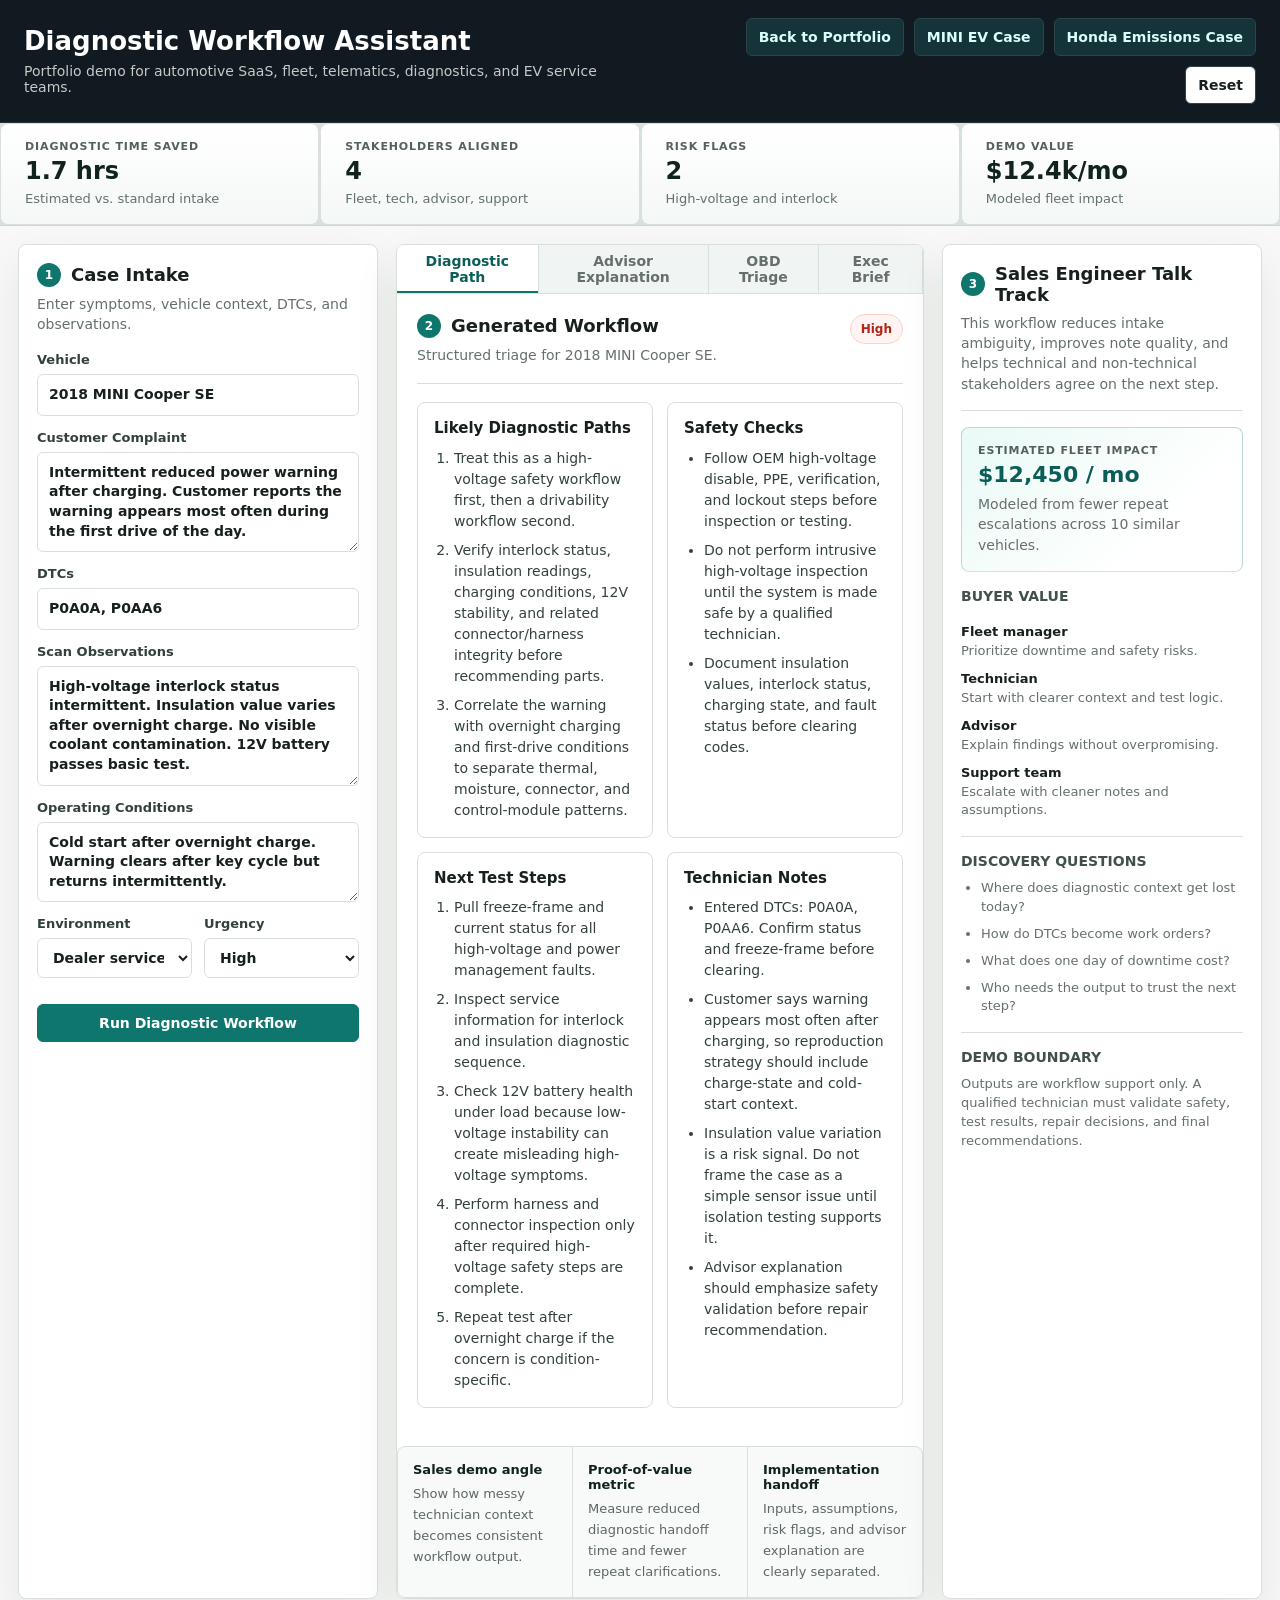
==== diagnostic-workflow-assistant/index.html @ fac1ed55 "Polish executive brief copy workflow" ====
<!doctype html>
<html lang="en">
  <head>
    <meta charset="utf-8">
    <meta name="viewport" content="width=device-width, initial-scale=1">
    <title>Diagnostic Workflow Assistant</title>
    <link rel="icon" href="data:image/svg+xml,%3Csvg xmlns='http://www.w3.org/2000/svg' viewBox='0 0 64 64'%3E%3Crect width='64' height='64' rx='10' fill='%230f766e'/%3E%3Cpath d='M18 33h28M32 19v28' stroke='white' stroke-width='6' stroke-linecap='round'/%3E%3C/svg%3E">
    <link rel="stylesheet" href="styles.css?v=demo-upgrade-20260617">
  </head>
  <body>
    <header class="topbar">
      <div>
        <h1>Diagnostic Workflow Assistant</h1>
        <p>Portfolio demo for automotive SaaS, fleet, telematics, diagnostics, and EV service teams.</p>
      </div>
      <div class="topbar-actions">
        <a class="home-link" href="../index.html" aria-label="Return to portfolio home">Back to Portfolio</a>
        <button id="loadMiniCase" class="secondary">MINI EV Case</button>
        <button id="loadHondaCase" class="secondary">Honda Emissions Case</button>
        <button id="resetForm">Reset</button>
      </div>
    </header>

    <section class="insight-strip" aria-label="Demo impact summary">
      <article>
        <span>Diagnostic time saved</span>
        <strong>1.7 hrs</strong>
        <small>Estimated vs. standard intake</small>
      </article>
      <article>
        <span>Stakeholders aligned</span>
        <strong>4</strong>
        <small>Fleet, tech, advisor, support</small>
      </article>
      <article>
        <span>Risk flags</span>
        <strong>2</strong>
        <small>High-voltage and interlock</small>
      </article>
      <article>
        <span>Demo value</span>
        <strong>$12.4k/mo</strong>
        <small>Modeled fleet impact</small>
      </article>
    </section>

    <main class="app-shell">
      <aside class="input-panel" aria-label="Diagnostic input">
        <section class="panel-header">
          <div class="section-title"><span>1</span><h2>Case Intake</h2></div>
          <p>Enter symptoms, vehicle context, DTCs, and observations.</p>
        </section>

        <form id="diagnosticForm">
          <label>
            Vehicle
            <input id="vehicle" name="vehicle" type="text" value="2018 MINI Cooper SE" autocomplete="off">
          </label>

          <label>
            Customer Complaint
            <textarea id="complaint" name="complaint" rows="4">Intermittent reduced power warning after charging. Customer reports the warning appears most often during the first drive of the day.</textarea>
          </label>

          <label>
            DTCs
            <input id="dtcs" name="dtcs" type="text" value="P0A0A, P0AA6" autocomplete="off">
          </label>

          <label>
            Scan Observations
            <textarea id="observations" name="observations" rows="5">High-voltage interlock status intermittent. Insulation value varies after overnight charge. No visible coolant contamination. 12V battery passes basic test.</textarea>
          </label>

          <label>
            Operating Conditions
            <textarea id="conditions" name="conditions" rows="3">Cold start after overnight charge. Warning clears after key cycle but returns intermittently.</textarea>
          </label>

          <div class="field-grid">
            <label>
              Environment
              <select id="environment" name="environment">
                <option>Dealer service</option>
                <option>Fleet maintenance</option>
                <option>Remote support</option>
                <option>Mobile service</option>
              </select>
            </label>

            <label>
              Urgency
              <select id="urgency" name="urgency">
                <option>Safety critical</option>
                <option selected>High</option>
                <option>Medium</option>
                <option>Low</option>
              </select>
            </label>
          </div>

          <button class="primary" type="submit">Run Diagnostic Workflow</button>
        </form>
      </aside>

      <section class="workspace" aria-label="Workflow results">
        <nav class="tabs" aria-label="Output tabs">
          <button class="tab active" data-tab="diagnostic">Diagnostic Path</button>
          <button class="tab" data-tab="advisor">Advisor Explanation</button>
          <button class="tab" data-tab="obd">OBD Triage</button>
          <button class="tab" data-tab="brief">Exec Brief</button>
        </nav>

        <section id="diagnostic" class="tab-panel active">
          <div class="result-header">
            <div>
              <div class="section-title"><span>2</span><h2>Generated Workflow</h2></div>
              <p id="caseSummary">Structured triage for 2018 MINI Cooper SE.</p>
            </div>
            <span id="riskPill" class="risk high">High</span>
          </div>

          <div class="result-grid">
            <article>
              <h3>Likely Diagnostic Paths</h3>
              <ol id="diagnosticPaths"></ol>
            </article>
            <article>
              <h3>Safety Checks</h3>
              <ul id="safetyChecks"></ul>
            </article>
            <article>
              <h3>Next Test Steps</h3>
              <ol id="testSteps"></ol>
            </article>
            <article>
              <h3>Technician Notes</h3>
              <ul id="technicianNotes"></ul>
            </article>
          </div>
        </section>

        <section id="advisor" class="tab-panel">
          <div class="advisor-layout">
            <article>
              <h2>Service-Advisor Explanation</h2>
              <p id="advisorExplanation"></p>
            </article>
            <article>
              <h3>Customer-Safe Next Step</h3>
              <p id="customerNextStep"></p>
            </article>
            <article>
              <h3>Assumptions To Confirm</h3>
              <ul id="assumptions"></ul>
            </article>
            <article>
              <h3>Objection Handling</h3>
              <p id="objectionHandling"></p>
            </article>
          </div>
        </section>

        <section id="obd" class="tab-panel">
          <div class="obd-grid">
            <article>
              <h2>Fault-Code Triage</h2>
              <p id="obdSummary"></p>
            </article>
            <article>
              <h3>Systems To Check</h3>
              <ul id="systemsToCheck"></ul>
            </article>
            <article>
              <h3>Questions Before Escalation</h3>
              <ul id="triageQuestions"></ul>
            </article>
            <article>
              <h3>Do Not Assume</h3>
              <ul id="doNotAssume"></ul>
            </article>
          </div>
        </section>

        <section id="brief" class="tab-panel">
          <div class="brief-layout">
            <article class="brief-card primary-brief">
              <h2>Executive Demo Brief</h2>
              <p id="execSummary"></p>
            </article>
            <article class="brief-card">
              <h3>Buyer Impact</h3>
              <p id="execImpact"></p>
            </article>
            <article class="brief-card">
              <h3>Live Demo Script</h3>
              <p id="execDemoScript"></p>
            </article>
            <article class="brief-card">
              <h3>Proof Plan</h3>
              <p id="execProofPlan"></p>
            </article>
          </div>
          <div class="brief-actions">
            <button id="copyBrief" type="button">Copy Executive Brief</button>
            <span id="copyStatus" class="copy-status" role="status" aria-live="polite"></span>
          </div>
          <label class="brief-copy-label" for="briefText">Copy-ready talk track</label>
          <textarea id="briefText" class="brief-copy-box" readonly aria-label="Copy-ready executive brief"></textarea>
        </section>

        <section class="proof-strip" aria-label="Supporting demo proof">
          <div>
            <strong>Sales demo angle</strong>
            <span>Show how messy technician context becomes consistent workflow output.</span>
          </div>
          <div>
            <strong>Proof-of-value metric</strong>
            <span>Measure reduced diagnostic handoff time and fewer repeat clarifications.</span>
          </div>
          <div>
            <strong>Implementation handoff</strong>
            <span>Inputs, assumptions, risk flags, and advisor explanation are clearly separated.</span>
          </div>
        </section>
      </section>

      <aside class="sales-panel" aria-label="Sales engineer value">
        <section>
          <div class="section-title"><span>3</span><h2>Sales Engineer Talk Track</h2></div>
          <p>This workflow reduces intake ambiguity, improves note quality, and helps technical and non-technical stakeholders agree on the next step.</p>
        </section>

        <section class="impact-card">
          <span>Estimated fleet impact</span>
          <strong>$12,450 / mo</strong>
          <p>Modeled from fewer repeat escalations across 10 similar vehicles.</p>
        </section>

        <section class="metric-list">
          <h3>Buyer Value</h3>
          <div>
            <strong>Fleet manager</strong>
            <span>Prioritize downtime and safety risks.</span>
          </div>
          <div>
            <strong>Technician</strong>
            <span>Start with clearer context and test logic.</span>
          </div>
          <div>
            <strong>Advisor</strong>
            <span>Explain findings without overpromising.</span>
          </div>
          <div>
            <strong>Support team</strong>
            <span>Escalate with cleaner notes and assumptions.</span>
          </div>
        </section>

        <section>
          <h3>Discovery Questions</h3>
          <ul class="compact-list">
            <li>Where does diagnostic context get lost today?</li>
            <li>How do DTCs become work orders?</li>
            <li>What does one day of downtime cost?</li>
            <li>Who needs the output to trust the next step?</li>
          </ul>
        </section>

        <section class="demo-note">
          <h3>Demo Boundary</h3>
          <p>Outputs are workflow support only. A qualified technician must validate safety, test results, repair decisions, and final recommendations.</p>
        </section>
      </aside>
    </main>

    <script src="app.js?v=exec-brief-copy-20260617"></script>
  </body>
</html>
---- diagnostic-workflow-assistant/styles.css ----
:root {
  --bg: #f7f8f7;
  --surface: #ffffff;
  --surface-strong: #f0f4f2;
  --text: #18201d;
  --muted: #65706b;
  --border: #d9e0dc;
  --accent: #0f766e;
  --accent-dark: #0b5e58;
  --amber: #b7791f;
  --red: #b42318;
  --green: #157347;
  --shadow: 0 18px 45px rgba(21, 32, 28, 0.08);
  --radius: 8px;
}

* {
  box-sizing: border-box;
}

body {
  margin: 0;
  background: var(--bg);
  color: var(--text);
  font-family: Inter, ui-sans-serif, system-ui, -apple-system, BlinkMacSystemFont, "Segoe UI", sans-serif;
  letter-spacing: 0;
}

button,
input,
textarea,
select {
  font: inherit;
}

a {
  color: inherit;
}

.topbar {
  min-height: 84px;
  display: flex;
  align-items: center;
  justify-content: space-between;
  gap: 24px;
  padding: 18px 24px;
  background: #111a20;
  border-bottom: 1px solid #24323a;
  color: #ffffff;
}

.topbar h1 {
  margin: 0;
  font-size: 26px;
  line-height: 1.1;
  font-weight: 760;
}

.topbar p {
  margin: 7px 0 0;
  color: #c2cbc7;
  font-size: 14px;
}

.topbar-actions {
  display: flex;
  gap: 10px;
  flex-wrap: wrap;
  justify-content: flex-end;
}

button {
  min-height: 38px;
  border: 1px solid var(--border);
  border-radius: 6px;
  padding: 8px 12px;
  color: var(--text);
  background: var(--surface);
  cursor: pointer;
  font-size: 14px;
  font-weight: 650;
}

.topbar-actions .home-link {
  min-height: 38px;
  display: inline-flex;
  align-items: center;
  justify-content: center;
  border: 1px solid #2e4449;
  border-radius: 6px;
  padding: 8px 12px;
  color: #d8fffa;
  background: #14343a;
  text-decoration: none !important;
  font-size: 14px;
  font-weight: 650;
  line-height: 1.2;
  white-space: nowrap;
}

.topbar-actions .home-link:hover {
  color: #ffffff;
  background: #1b474f;
  border-color: #3a6269;
}

.topbar-actions .home-link:focus-visible {
  outline: 3px solid rgba(15, 118, 110, 0.35);
  outline-offset: 1px;
}

button:hover {
  border-color: #b9c4bf;
  background: #f9fbfa;
}

button:focus-visible,
input:focus-visible,
textarea:focus-visible,
select:focus-visible {
  outline: 3px solid rgba(15, 118, 110, 0.2);
  outline-offset: 1px;
}

button.primary {
  width: 100%;
  margin-top: 12px;
  background: var(--accent);
  border-color: var(--accent);
  color: #ffffff;
}

button.primary:hover {
  background: var(--accent-dark);
}

button.secondary {
  color: var(--accent-dark);
}

.topbar button {
  border-color: #2e4449;
}

.topbar button.secondary {
  color: #d8fffa;
  background: #14343a;
}

.topbar button.secondary:hover {
  background: #1b474f;
}

.insight-strip {
  display: grid;
  grid-template-columns: repeat(4, minmax(160px, 1fr));
  gap: 1px;
  background: #d7e1dd;
  border-bottom: 1px solid #cbd7d2;
}

.insight-strip article {
  min-height: 92px;
  padding: 16px 24px;
  background: linear-gradient(180deg, #ffffff 0%, #f4f8f6 100%);
}

.insight-strip span,
.impact-card span {
  display: block;
  color: #53605b;
  font-size: 11px;
  font-weight: 800;
  letter-spacing: 0.08em;
  text-transform: uppercase;
}

.insight-strip strong {
  display: block;
  margin-top: 6px;
  color: #10231f;
  font-size: 24px;
  line-height: 1;
}

.insight-strip small {
  display: block;
  margin-top: 7px;
  color: #64716c;
  font-size: 13px;
  line-height: 1.35;
}

.section-title {
  display: flex;
  align-items: center;
  gap: 10px;
}

.section-title span {
  width: 24px;
  height: 24px;
  display: inline-flex;
  align-items: center;
  justify-content: center;
  flex: 0 0 auto;
  border-radius: 50%;
  background: #0f766e;
  color: #ffffff;
  font-size: 12px;
  font-weight: 850;
}

.section-title h2 {
  margin: 0;
}

.proof-strip {
  display: grid;
  grid-template-columns: repeat(3, minmax(0, 1fr));
  gap: 1px;
  margin-top: 18px;
  overflow: hidden;
  border: 1px solid var(--border);
  border-radius: var(--radius);
  background: var(--border);
}

.proof-strip div {
  padding: 15px;
  background: #f7faf8;
}

.proof-strip strong {
  display: block;
  margin-bottom: 6px;
  color: #10231f;
  font-size: 13px;
}

.proof-strip span {
  color: #5d6864;
  font-size: 13px;
  line-height: 1.45;
}

.impact-card {
  padding: 16px;
  border: 1px solid #bcd8d2;
  border-radius: var(--radius);
  background: linear-gradient(135deg, #e9faf6 0%, #ffffff 72%);
}

.impact-card strong {
  display: block;
  margin-top: 6px;
  color: #0b5e58;
  font-size: 22px;
  line-height: 1.1;
}

.impact-card p {
  margin: 8px 0 0;
  color: #53605b;
  font-size: 13px;
  line-height: 1.45;
}

.brief-layout {
  display: grid;
  grid-template-columns: repeat(3, minmax(0, 1fr));
  gap: 14px;
}

.brief-card {
  border: 1px solid var(--border);
  border-radius: var(--radius);
  padding: 18px;
  background: #ffffff;
}

.brief-card.primary-brief {
  grid-column: 1 / -1;
  background: linear-gradient(135deg, #0f2c2c 0%, #10231f 100%);
  color: #ffffff;
}

.brief-card h2,
.brief-card h3 {
  margin: 0 0 10px;
}

.brief-card p {
  margin: 0;
  color: #5d6864;
  font-size: 14px;
  line-height: 1.55;
}

.brief-card.primary-brief p {
  color: #d8fffa;
  font-size: 16px;
}

.brief-actions {
  display: flex;
  align-items: center;
  gap: 12px;
  margin-top: 16px;
}

.brief-actions button {
  background: var(--accent);
  border-color: var(--accent);
  color: #ffffff;
}

.copy-status {
  color: var(--muted);
  font-size: 13px;
}

.brief-copy-label {
  display: block;
  margin-top: 16px;
  color: #31413c;
  font-size: 12px;
  font-weight: 800;
  letter-spacing: 0.08em;
  text-transform: uppercase;
}

.brief-copy-box {
  width: 100%;
  min-height: 126px;
  margin-top: 12px;
  resize: vertical;
  border: 1px solid var(--border);
  border-radius: var(--radius);
  padding: 14px;
  background: #f7faf8;
  color: #25302c;
  font-size: 13px;
  line-height: 1.45;
}

.app-shell {
  display: grid;
  grid-template-columns: minmax(280px, 360px) minmax(460px, 1fr) minmax(260px, 320px);
  gap: 18px;
  padding: 18px;
  min-height: calc(100vh - 84px);
}

.input-panel,
.workspace,
.sales-panel {
  background: var(--surface);
  border: 1px solid var(--border);
  border-radius: var(--radius);
  box-shadow: var(--shadow);
}

.input-panel,
.sales-panel {
  padding: 18px;
}

.panel-header h2,
.sales-panel h2,
.result-header h2,
.advisor-layout h2,
.obd-grid h2 {
  margin: 0;
  font-size: 18px;
  line-height: 1.2;
}

.panel-header p,
.sales-panel p,
.result-header p {
  margin: 7px 0 0;
  color: var(--muted);
  font-size: 14px;
  line-height: 1.45;
}

form {
  margin-top: 18px;
  display: grid;
  gap: 14px;
}

label {
  display: grid;
  gap: 7px;
  color: #33413b;
  font-size: 13px;
  font-weight: 720;
}

input,
textarea,
select {
  width: 100%;
  border: 1px solid var(--border);
  border-radius: 6px;
  background: #ffffff;
  color: var(--text);
  padding: 10px 11px;
  font-size: 14px;
  line-height: 1.4;
}

textarea {
  resize: vertical;
}

.field-grid {
  display: grid;
  grid-template-columns: 1fr 1fr;
  gap: 12px;
}

.workspace {
  overflow: hidden;
}

.tabs {
  display: flex;
  border-bottom: 1px solid var(--border);
  background: var(--surface-strong);
}

.tab {
  border: 0;
  border-right: 1px solid var(--border);
  border-radius: 0;
  background: transparent;
  min-height: 48px;
  padding: 0 18px;
  color: var(--muted);
}

.tab.active {
  background: var(--surface);
  color: var(--accent-dark);
  box-shadow: inset 0 -2px 0 var(--accent);
}

.tab-panel {
  display: none;
  padding: 20px;
}

.tab-panel.active {
  display: block;
}

.result-header {
  display: flex;
  justify-content: space-between;
  align-items: flex-start;
  gap: 16px;
  padding-bottom: 18px;
  border-bottom: 1px solid var(--border);
}

.risk {
  display: inline-flex;
  align-items: center;
  min-height: 30px;
  padding: 5px 10px;
  border-radius: 999px;
  font-size: 12px;
  font-weight: 800;
  border: 1px solid;
  white-space: nowrap;
}

.risk.high,
.risk.safety-critical {
  color: var(--red);
  background: #fff4f2;
  border-color: #ffd0ca;
}

.risk.medium {
  color: var(--amber);
  background: #fff8e8;
  border-color: #f2dca2;
}

.risk.low {
  color: var(--green);
  background: #edf8f1;
  border-color: #c6e6d1;
}

.result-grid,
.advisor-layout,
.obd-grid {
  display: grid;
  grid-template-columns: repeat(2, minmax(0, 1fr));
  gap: 14px;
  margin-top: 18px;
}

article {
  border: 1px solid var(--border);
  border-radius: var(--radius);
  padding: 16px;
  background: #ffffff;
}

article h3 {
  margin: 0 0 10px;
  font-size: 15px;
  line-height: 1.25;
}

article p,
li {
  color: #33413b;
  font-size: 14px;
  line-height: 1.5;
}

ol,
ul {
  margin: 0;
  padding-left: 20px;
}

li + li {
  margin-top: 8px;
}

.sales-panel {
  display: grid;
  align-content: start;
  gap: 16px;
}

.sales-panel section {
  padding-bottom: 16px;
  border-bottom: 1px solid var(--border);
}

.sales-panel section:last-child {
  padding-bottom: 0;
  border-bottom: 0;
}

.sales-panel h3 {
  margin: 0 0 10px;
  font-size: 14px;
  text-transform: uppercase;
  color: #42504a;
}

.metric-list {
  display: grid;
  gap: 10px;
}

.metric-list div {
  display: grid;
  gap: 3px;
}

.metric-list strong {
  font-size: 13px;
}

.metric-list span,
.compact-list li,
.demo-note p {
  color: var(--muted);
  font-size: 13px;
  line-height: 1.45;
}

@media (max-width: 1180px) {
  .app-shell {
    grid-template-columns: 330px minmax(0, 1fr);
  }

  .sales-panel {
    grid-column: 1 / -1;
    grid-template-columns: repeat(4, minmax(0, 1fr));
  }

  .sales-panel section {
    border-bottom: 0;
    border-right: 1px solid var(--border);
    padding-right: 14px;
    padding-bottom: 0;
  }

  .sales-panel section:last-child {
    border-right: 0;
  }
}

@media (max-width: 820px) {
  .topbar {
    align-items: flex-start;
    flex-direction: column;
  }

  .topbar-actions {
    width: 100%;
    justify-content: flex-start;
  }

  .app-shell {
    grid-template-columns: 1fr;
    padding: 12px;
  }

  .field-grid,
  .result-grid,
  .advisor-layout,
  .obd-grid,
  .brief-layout,
  .sales-panel {
    grid-template-columns: 1fr;
  }

  .tabs {
    overflow-x: auto;
  }

  .tab {
    flex: 0 0 auto;
  }

  .sales-panel section {
    border-right: 0;
    border-bottom: 1px solid var(--border);
    padding-right: 0;
    padding-bottom: 16px;
  }
}

@media (max-width: 1180px) {
  .insight-strip {
    grid-template-columns: repeat(2, minmax(0, 1fr));
  }
}

@media (max-width: 820px) {
  .insight-strip,
  .proof-strip {
    grid-template-columns: 1fr;
  }

  .insight-strip article {
    min-height: auto;
    padding: 14px 18px;
  }
}
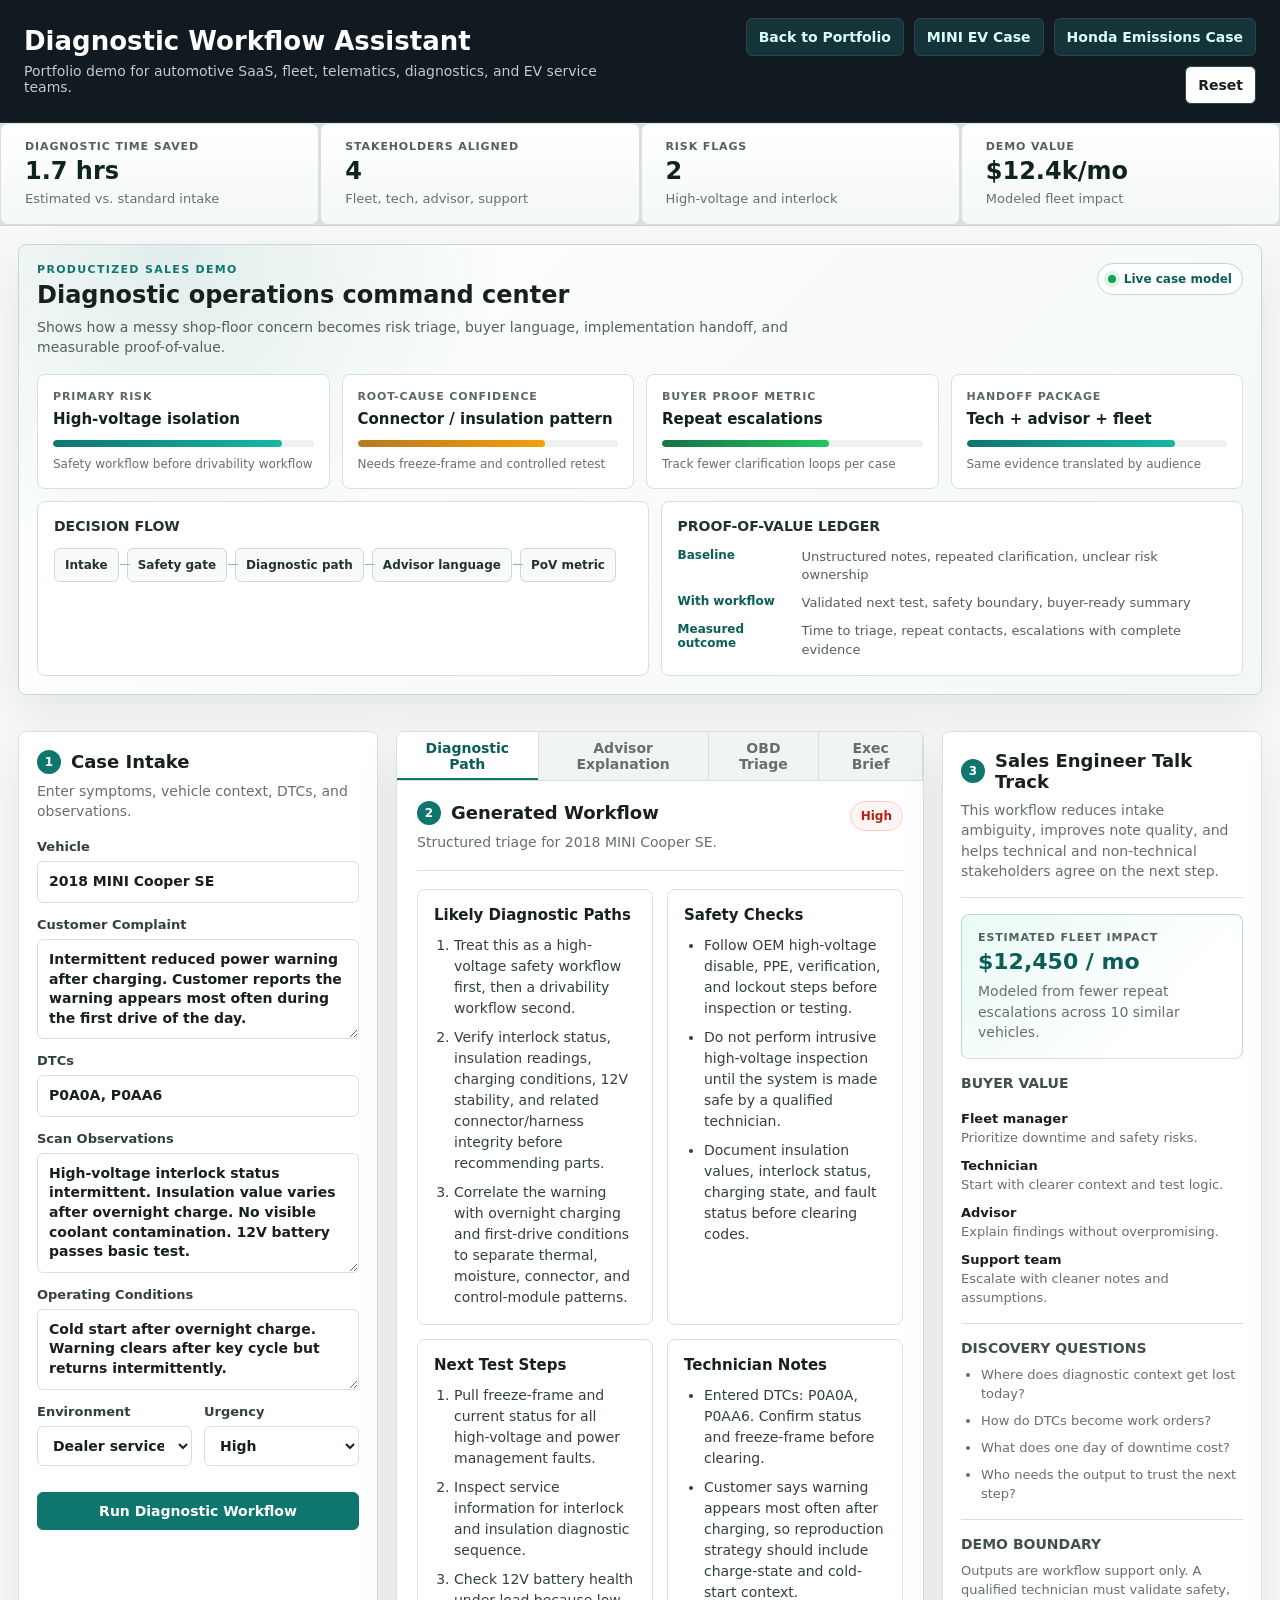
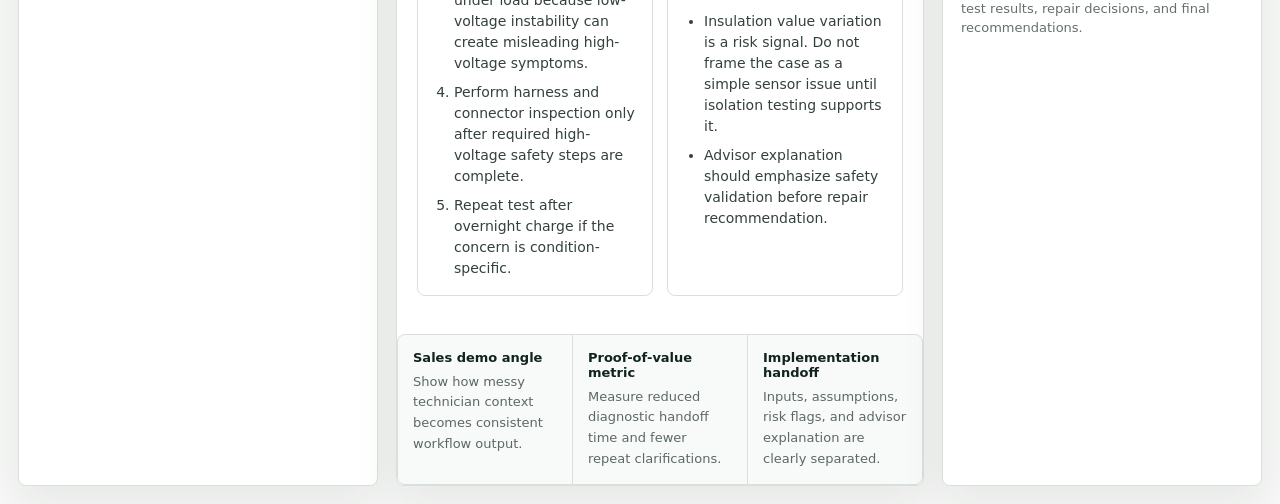
==== commit 56208368: "Add product command centers to portfolio demos" ====
--- a/diagnostic-workflow-assistant/index.html
+++ b/diagnostic-workflow-assistant/index.html
@@ -44,6 +44,65 @@
       </article>
     </section>
 
+    <section class="command-center" aria-label="Sales engineer command center">
+      <div class="command-header">
+        <div>
+          <span class="eyebrow">Productized sales demo</span>
+          <h2>Diagnostic operations command center</h2>
+          <p>Shows how a messy shop-floor concern becomes risk triage, buyer language, implementation handoff, and measurable proof-of-value.</p>
+        </div>
+        <div class="live-badge"><span></span> Live case model</div>
+      </div>
+
+      <div class="command-grid">
+        <article class="signal-tile">
+          <span>Primary risk</span>
+          <strong>High-voltage isolation</strong>
+          <div class="signal-meter"><i style="width: 88%"></i></div>
+          <small>Safety workflow before drivability workflow</small>
+        </article>
+        <article class="signal-tile">
+          <span>Root-cause confidence</span>
+          <strong>Connector / insulation pattern</strong>
+          <div class="signal-meter amber"><i style="width: 72%"></i></div>
+          <small>Needs freeze-frame and controlled retest</small>
+        </article>
+        <article class="signal-tile">
+          <span>Buyer proof metric</span>
+          <strong>Repeat escalations</strong>
+          <div class="signal-meter green"><i style="width: 64%"></i></div>
+          <small>Track fewer clarification loops per case</small>
+        </article>
+        <article class="signal-tile">
+          <span>Handoff package</span>
+          <strong>Tech + advisor + fleet</strong>
+          <div class="signal-meter"><i style="width: 80%"></i></div>
+          <small>Same evidence translated by audience</small>
+        </article>
+      </div>
+
+      <div class="demo-intelligence">
+        <article class="workflow-map">
+          <h3>Decision Flow</h3>
+          <div class="flow-rail">
+            <span>Intake</span>
+            <span>Safety gate</span>
+            <span>Diagnostic path</span>
+            <span>Advisor language</span>
+            <span>PoV metric</span>
+          </div>
+        </article>
+        <article class="proof-ledger">
+          <h3>Proof-of-Value Ledger</h3>
+          <dl>
+            <div><dt>Baseline</dt><dd>Unstructured notes, repeated clarification, unclear risk ownership</dd></div>
+            <div><dt>With workflow</dt><dd>Validated next test, safety boundary, buyer-ready summary</dd></div>
+            <div><dt>Measured outcome</dt><dd>Time to triage, repeat contacts, escalations with complete evidence</dd></div>
+          </dl>
+        </article>
+      </div>
+    </section>
+
     <main class="app-shell">
       <aside class="input-panel" aria-label="Diagnostic input">
         <section class="panel-header">
--- a/diagnostic-workflow-assistant/styles.css
+++ b/diagnostic-workflow-assistant/styles.css
@@ -191,6 +191,208 @@
   line-height: 1.35;
 }
 
+.command-center {
+  margin: 18px;
+  padding: 18px;
+  border: 1px solid #cad8d3;
+  border-radius: var(--radius);
+  background:
+    radial-gradient(circle at 12% 0%, rgba(15, 118, 110, 0.12), transparent 28%),
+    linear-gradient(135deg, #ffffff 0%, #f3f8f6 100%);
+  box-shadow: var(--shadow);
+}
+
+.command-header {
+  display: flex;
+  align-items: flex-start;
+  justify-content: space-between;
+  gap: 18px;
+  margin-bottom: 16px;
+}
+
+.eyebrow {
+  display: block;
+  margin-bottom: 6px;
+  color: #0f766e;
+  font-size: 11px;
+  font-weight: 850;
+  letter-spacing: 0.12em;
+  text-transform: uppercase;
+}
+
+.command-header h2 {
+  margin: 0;
+  font-size: 24px;
+  line-height: 1.15;
+}
+
+.command-header p {
+  max-width: 780px;
+  margin: 8px 0 0;
+  color: #53605b;
+  font-size: 14px;
+  line-height: 1.45;
+}
+
+.live-badge {
+  min-height: 32px;
+  display: inline-flex;
+  align-items: center;
+  gap: 8px;
+  flex: 0 0 auto;
+  border: 1px solid #bcd8d2;
+  border-radius: 999px;
+  padding: 6px 10px;
+  background: #ffffff;
+  color: #0b5e58;
+  font-size: 12px;
+  font-weight: 800;
+}
+
+.live-badge span {
+  width: 8px;
+  height: 8px;
+  border-radius: 50%;
+  background: #16a34a;
+  box-shadow: 0 0 0 4px rgba(22, 163, 74, 0.14);
+}
+
+.command-grid {
+  display: grid;
+  grid-template-columns: repeat(4, minmax(0, 1fr));
+  gap: 12px;
+}
+
+.signal-tile {
+  padding: 15px;
+  background: #ffffff;
+}
+
+.signal-tile span {
+  display: block;
+  color: #5b6863;
+  font-size: 11px;
+  font-weight: 850;
+  letter-spacing: 0.08em;
+  text-transform: uppercase;
+}
+
+.signal-tile strong {
+  display: block;
+  margin-top: 7px;
+  color: #13221e;
+  font-size: 15px;
+  line-height: 1.25;
+}
+
+.signal-tile small {
+  display: block;
+  margin-top: 9px;
+  color: #65706b;
+  font-size: 12px;
+  line-height: 1.4;
+}
+
+.signal-meter {
+  height: 7px;
+  margin-top: 12px;
+  overflow: hidden;
+  border-radius: 999px;
+  background: #edf2f0;
+}
+
+.signal-meter i {
+  display: block;
+  height: 100%;
+  border-radius: inherit;
+  background: linear-gradient(90deg, #0f766e, #14b8a6);
+}
+
+.signal-meter.amber i {
+  background: linear-gradient(90deg, #b7791f, #f59e0b);
+}
+
+.signal-meter.green i {
+  background: linear-gradient(90deg, #157347, #22c55e);
+}
+
+.demo-intelligence {
+  display: grid;
+  grid-template-columns: minmax(0, 1.05fr) minmax(0, 1fr);
+  gap: 12px;
+  margin-top: 12px;
+}
+
+.workflow-map,
+.proof-ledger {
+  padding: 16px;
+  background: #ffffff;
+}
+
+.workflow-map h3,
+.proof-ledger h3 {
+  margin: 0 0 12px;
+  color: #24332e;
+  font-size: 14px;
+  text-transform: uppercase;
+}
+
+.flow-rail {
+  display: flex;
+  align-items: center;
+  gap: 8px;
+  overflow-x: auto;
+  padding-bottom: 2px;
+}
+
+.flow-rail span {
+  min-height: 34px;
+  display: inline-flex;
+  align-items: center;
+  flex: 0 0 auto;
+  border: 1px solid #cddbd6;
+  border-radius: 6px;
+  padding: 7px 10px;
+  background: #f7faf8;
+  color: #23332e;
+  font-size: 12px;
+  font-weight: 750;
+}
+
+.flow-rail span + span::before {
+  content: "";
+  width: 10px;
+  height: 1px;
+  margin-left: -18px;
+  margin-right: 8px;
+  background: #9eb0aa;
+}
+
+.proof-ledger dl {
+  display: grid;
+  gap: 10px;
+  margin: 0;
+}
+
+.proof-ledger div {
+  display: grid;
+  grid-template-columns: 112px 1fr;
+  gap: 12px;
+}
+
+.proof-ledger dt {
+  color: #0b5e58;
+  font-size: 12px;
+  font-weight: 850;
+}
+
+.proof-ledger dd {
+  margin: 0;
+  color: #53605b;
+  font-size: 13px;
+  line-height: 1.4;
+}
+
 .section-title {
   display: flex;
   align-items: center;
@@ -582,6 +784,14 @@
 }
 
 @media (max-width: 1180px) {
+  .command-grid {
+    grid-template-columns: repeat(2, minmax(0, 1fr));
+  }
+
+  .demo-intelligence {
+    grid-template-columns: 1fr;
+  }
+
   .app-shell {
     grid-template-columns: 330px minmax(0, 1fr);
   }
@@ -604,6 +814,24 @@
 }
 
 @media (max-width: 820px) {
+  .command-center {
+    margin: 12px;
+    padding: 14px;
+  }
+
+  .command-header {
+    flex-direction: column;
+  }
+
+  .command-header h2 {
+    font-size: 20px;
+  }
+
+  .command-grid,
+  .proof-ledger div {
+    grid-template-columns: 1fr;
+  }
+
   .topbar {
     align-items: flex-start;
     flex-direction: column;
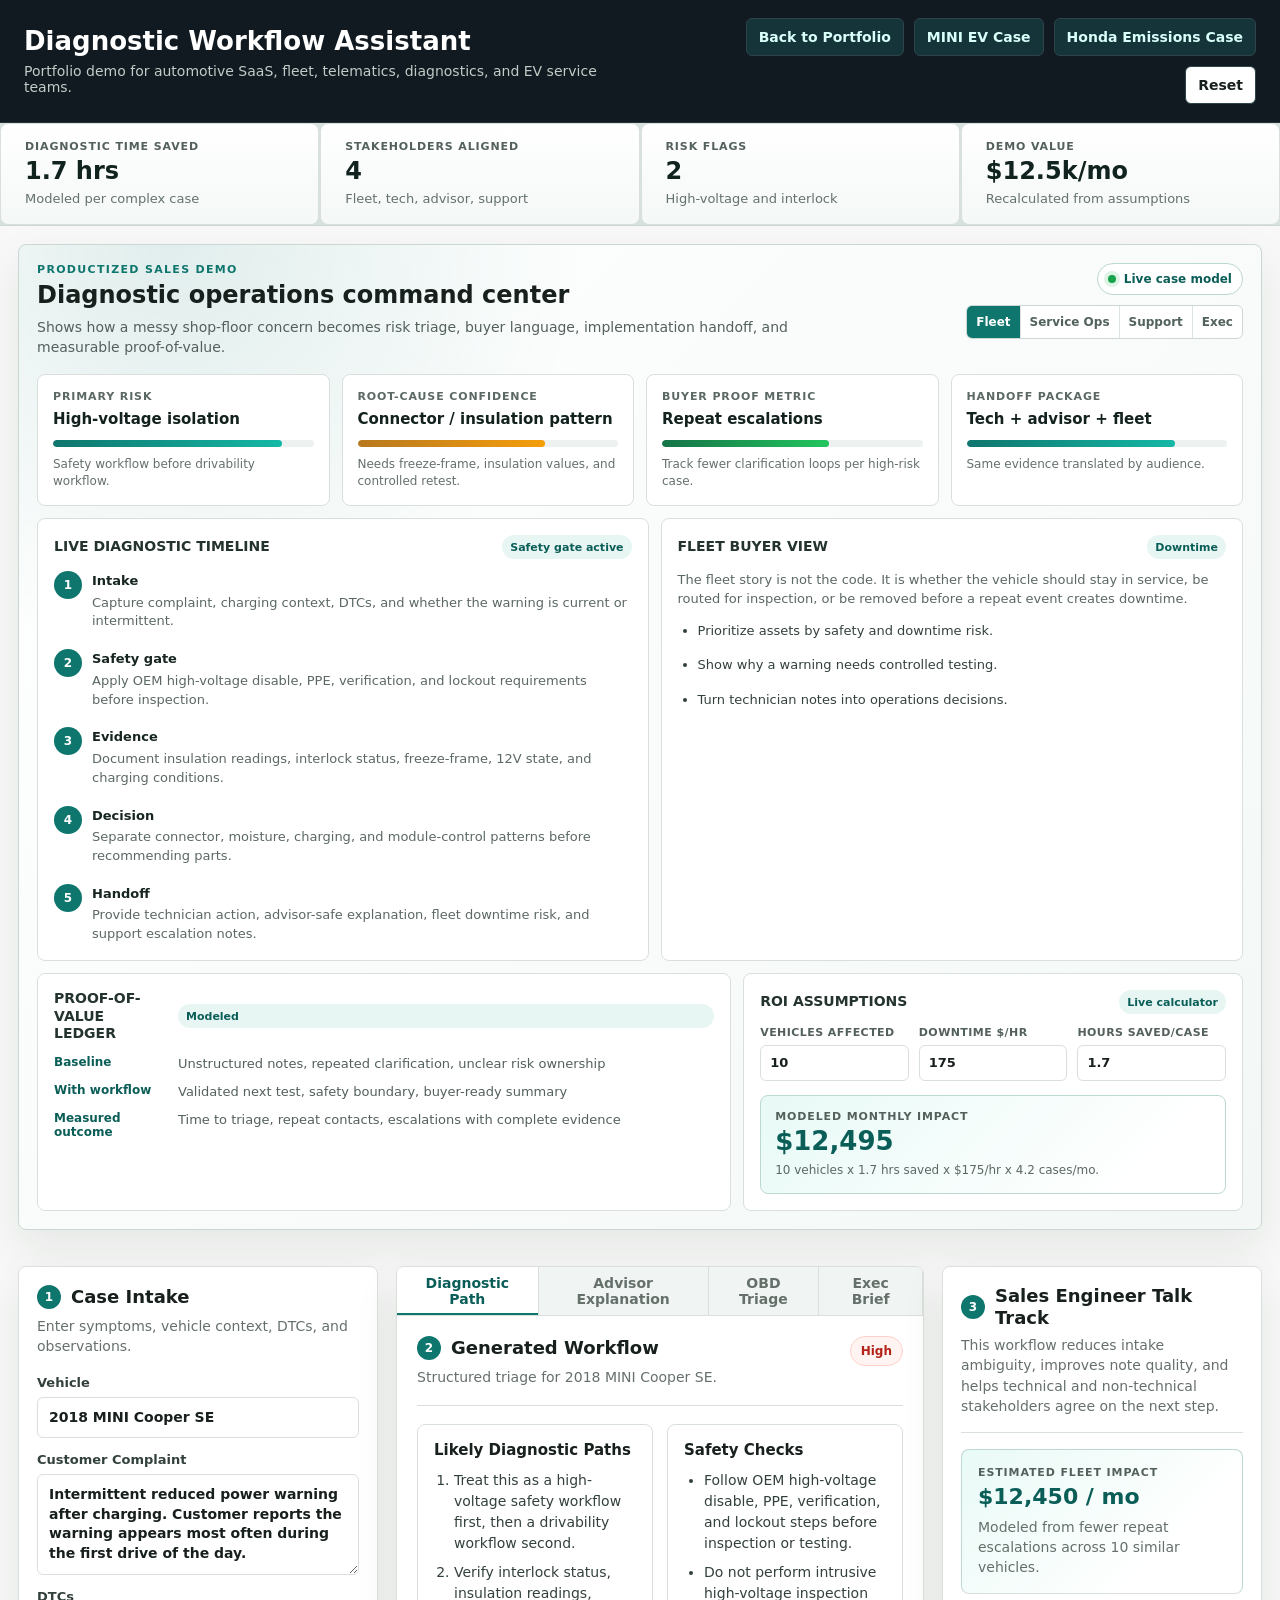
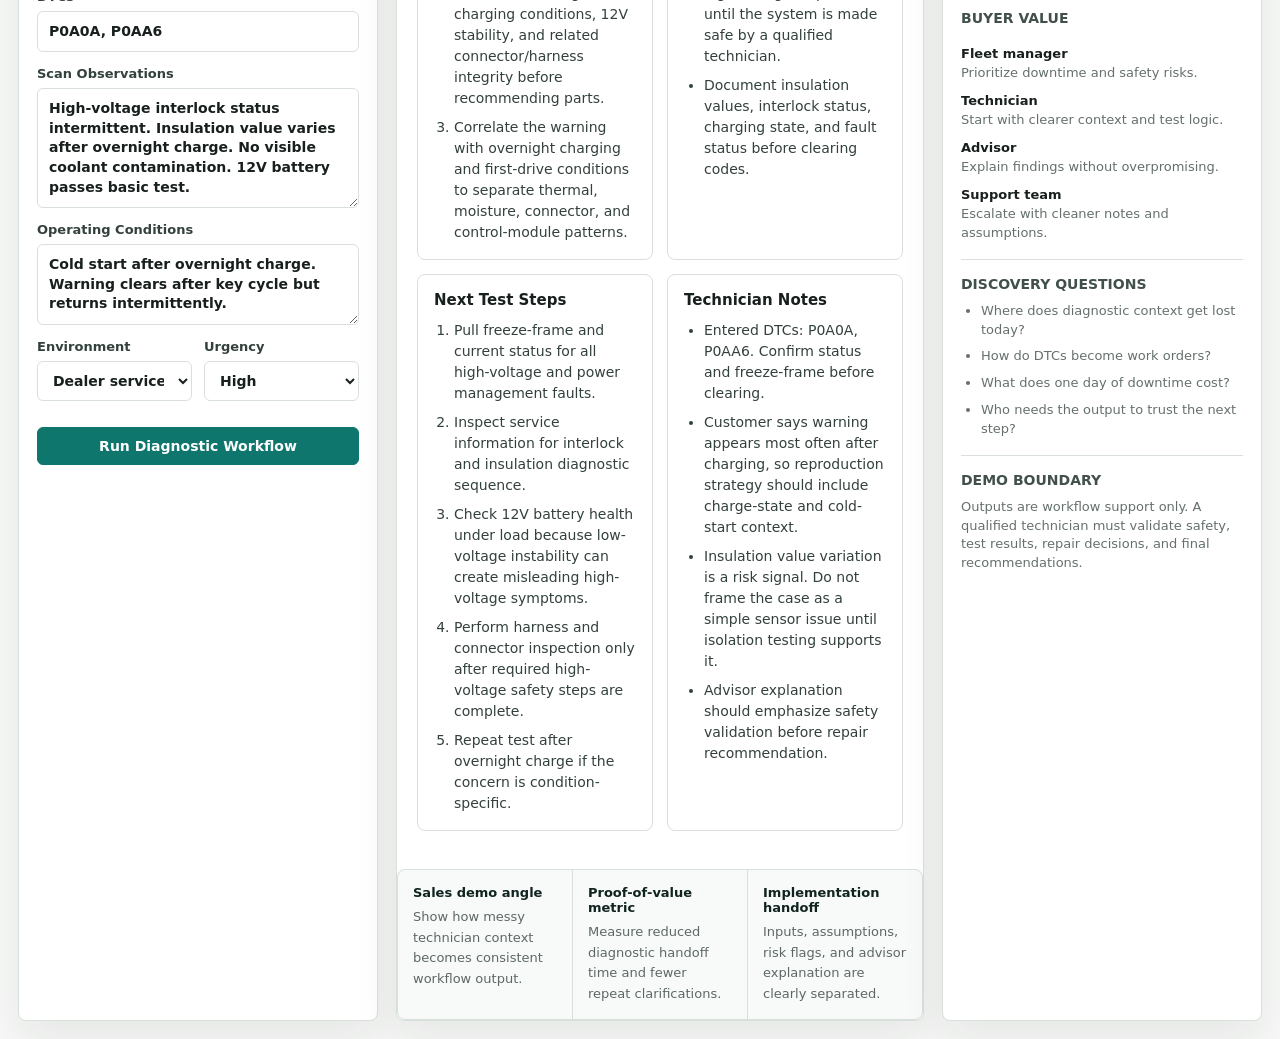
==== commit 31bc1c18: "Make diagnostic demo interactive" ====
--- a/diagnostic-workflow-assistant/index.html
+++ b/diagnostic-workflow-assistant/index.html
@@ -5,7 +5,7 @@
     <meta name="viewport" content="width=device-width, initial-scale=1">
     <title>Diagnostic Workflow Assistant</title>
     <link rel="icon" href="data:image/svg+xml,%3Csvg xmlns='http://www.w3.org/2000/svg' viewBox='0 0 64 64'%3E%3Crect width='64' height='64' rx='10' fill='%230f766e'/%3E%3Cpath d='M18 33h28M32 19v28' stroke='white' stroke-width='6' stroke-linecap='round'/%3E%3C/svg%3E">
-    <link rel="stylesheet" href="styles.css?v=demo-upgrade-20260617">
+    <link rel="stylesheet" href="styles.css?v=interactive-demo-20260617">
   </head>
   <body>
     <header class="topbar">
@@ -24,23 +24,23 @@
     <section class="insight-strip" aria-label="Demo impact summary">
       <article>
         <span>Diagnostic time saved</span>
-        <strong>1.7 hrs</strong>
-        <small>Estimated vs. standard intake</small>
+        <strong id="topTimeSaved">1.7 hrs</strong>
+        <small id="topTimeNote">Estimated vs. standard intake</small>
       </article>
       <article>
         <span>Stakeholders aligned</span>
-        <strong>4</strong>
-        <small>Fleet, tech, advisor, support</small>
+        <strong id="topStakeholders">4</strong>
+        <small id="topStakeholderNote">Fleet, tech, advisor, support</small>
       </article>
       <article>
         <span>Risk flags</span>
-        <strong>2</strong>
-        <small>High-voltage and interlock</small>
+        <strong id="topRiskFlags">2</strong>
+        <small id="topRiskNote">High-voltage and interlock</small>
       </article>
       <article>
         <span>Demo value</span>
-        <strong>$12.4k/mo</strong>
-        <small>Modeled fleet impact</small>
+        <strong id="topDemoValue">$12.4k/mo</strong>
+        <small id="topDemoNote">Modeled fleet impact</small>
       </article>
     </section>
 
@@ -51,54 +51,89 @@
           <h2>Diagnostic operations command center</h2>
           <p>Shows how a messy shop-floor concern becomes risk triage, buyer language, implementation handoff, and measurable proof-of-value.</p>
         </div>
-        <div class="live-badge"><span></span> Live case model</div>
+        <div class="command-actions">
+          <div class="live-badge"><span></span> Live case model</div>
+          <div class="persona-switcher" aria-label="Buyer persona">
+            <button class="persona active" type="button" data-persona="fleet">Fleet</button>
+            <button class="persona" type="button" data-persona="service">Service Ops</button>
+            <button class="persona" type="button" data-persona="support">Support</button>
+            <button class="persona" type="button" data-persona="exec">Exec</button>
+          </div>
+        </div>
       </div>
 
       <div class="command-grid">
         <article class="signal-tile">
-          <span>Primary risk</span>
-          <strong>High-voltage isolation</strong>
-          <div class="signal-meter"><i style="width: 88%"></i></div>
-          <small>Safety workflow before drivability workflow</small>
+          <span id="primaryRiskLabel">Primary risk</span>
+          <strong id="primaryRiskValue">High-voltage isolation</strong>
+          <div class="signal-meter"><i id="primaryRiskMeter" style="width: 88%"></i></div>
+          <small id="primaryRiskNote">Safety workflow before drivability workflow</small>
         </article>
         <article class="signal-tile">
-          <span>Root-cause confidence</span>
-          <strong>Connector / insulation pattern</strong>
-          <div class="signal-meter amber"><i style="width: 72%"></i></div>
-          <small>Needs freeze-frame and controlled retest</small>
+          <span id="confidenceLabel">Root-cause confidence</span>
+          <strong id="confidenceValue">Connector / insulation pattern</strong>
+          <div class="signal-meter amber"><i id="confidenceMeter" style="width: 72%"></i></div>
+          <small id="confidenceNote">Needs freeze-frame and controlled retest</small>
         </article>
         <article class="signal-tile">
-          <span>Buyer proof metric</span>
-          <strong>Repeat escalations</strong>
-          <div class="signal-meter green"><i style="width: 64%"></i></div>
-          <small>Track fewer clarification loops per case</small>
+          <span id="proofMetricLabel">Buyer proof metric</span>
+          <strong id="proofMetricValue">Repeat escalations</strong>
+          <div class="signal-meter green"><i id="proofMetricMeter" style="width: 64%"></i></div>
+          <small id="proofMetricNote">Track fewer clarification loops per case</small>
         </article>
         <article class="signal-tile">
-          <span>Handoff package</span>
-          <strong>Tech + advisor + fleet</strong>
-          <div class="signal-meter"><i style="width: 80%"></i></div>
-          <small>Same evidence translated by audience</small>
+          <span id="handoffLabel">Handoff package</span>
+          <strong id="handoffValue">Tech + advisor + fleet</strong>
+          <div class="signal-meter"><i id="handoffMeter" style="width: 80%"></i></div>
+          <small id="handoffNote">Same evidence translated by audience</small>
         </article>
       </div>
 
       <div class="demo-intelligence">
-        <article class="workflow-map">
-          <h3>Decision Flow</h3>
-          <div class="flow-rail">
-            <span>Intake</span>
-            <span>Safety gate</span>
-            <span>Diagnostic path</span>
-            <span>Advisor language</span>
-            <span>PoV metric</span>
-          </div>
-        </article>
+        <article class="timeline-card">
+          <div class="card-heading">
+            <h3>Live Diagnostic Timeline</h3>
+            <span id="timelineStatus">Safety gate active</span>
+          </div>
+          <ol id="diagnosticTimeline" class="diagnostic-timeline"></ol>
+        </article>
+        <article class="buyer-panel">
+          <div class="card-heading">
+            <h3 id="personaTitle">Fleet buyer view</h3>
+            <span id="personaBadge">Downtime</span>
+          </div>
+          <p id="personaNarrative"></p>
+          <ul id="personaBullets"></ul>
+        </article>
+      </div>
+
+      <div class="demo-intelligence bottom-row">
         <article class="proof-ledger">
-          <h3>Proof-of-Value Ledger</h3>
+          <div class="card-heading">
+            <h3>Proof-of-Value Ledger</h3>
+            <span id="povStatus">Modeled</span>
+          </div>
           <dl>
-            <div><dt>Baseline</dt><dd>Unstructured notes, repeated clarification, unclear risk ownership</dd></div>
-            <div><dt>With workflow</dt><dd>Validated next test, safety boundary, buyer-ready summary</dd></div>
-            <div><dt>Measured outcome</dt><dd>Time to triage, repeat contacts, escalations with complete evidence</dd></div>
+            <div><dt>Baseline</dt><dd id="baselineProof">Unstructured notes, repeated clarification, unclear risk ownership</dd></div>
+            <div><dt>With workflow</dt><dd id="workflowProof">Validated next test, safety boundary, buyer-ready summary</dd></div>
+            <div><dt>Measured outcome</dt><dd id="measuredProof">Time to triage, repeat contacts, escalations with complete evidence</dd></div>
           </dl>
+        </article>
+        <article class="pov-card">
+          <div class="card-heading">
+            <h3>ROI Assumptions</h3>
+            <span>Live calculator</span>
+          </div>
+          <div class="pov-controls">
+            <label>Vehicles affected <input id="affectedVehicles" type="number" min="1" max="250" value="10"></label>
+            <label>Downtime $/hr <input id="downtimeCost" type="number" min="25" max="500" value="175"></label>
+            <label>Hours saved/case <input id="hoursSaved" type="number" min="0.25" max="8" step="0.25" value="1.7"></label>
+          </div>
+          <div class="pov-result">
+            <span>Modeled monthly impact</span>
+            <strong id="modeledImpact">$12,450</strong>
+            <small id="modeledImpactNote">Assumes recurring complex cases across a small fleet cohort.</small>
+          </div>
         </article>
       </div>
     </section>
@@ -333,6 +368,6 @@
       </aside>
     </main>
 
-    <script src="app.js?v=exec-brief-copy-20260617"></script>
+    <script src="app.js?v=interactive-demo-20260617"></script>
   </body>
 </html>
--- a/diagnostic-workflow-assistant/styles.css
+++ b/diagnostic-workflow-assistant/styles.css
@@ -210,6 +210,13 @@
   margin-bottom: 16px;
 }
 
+.command-actions {
+  display: grid;
+  justify-items: end;
+  gap: 10px;
+  flex: 0 0 auto;
+}
+
 .eyebrow {
   display: block;
   margin-bottom: 6px;
@@ -257,6 +264,35 @@
   box-shadow: 0 0 0 4px rgba(22, 163, 74, 0.14);
 }
 
+.persona-switcher {
+  display: inline-flex;
+  overflow: hidden;
+  border: 1px solid #cbd8d3;
+  border-radius: 6px;
+  background: #ffffff;
+}
+
+.persona {
+  min-height: 32px;
+  border: 0;
+  border-right: 1px solid #dce5e1;
+  border-radius: 0;
+  padding: 6px 9px;
+  background: transparent;
+  color: #52625d;
+  font-size: 12px;
+  font-weight: 800;
+}
+
+.persona:last-child {
+  border-right: 0;
+}
+
+.persona.active {
+  background: #0f766e;
+  color: #ffffff;
+}
+
 .command-grid {
   display: grid;
   grid-template-columns: repeat(4, minmax(0, 1fr));
@@ -323,24 +359,114 @@
   margin-top: 12px;
 }
 
+.demo-intelligence.bottom-row {
+  grid-template-columns: minmax(0, 1fr) minmax(340px, 0.72fr);
+}
+
 .workflow-map,
-.proof-ledger {
+.proof-ledger,
+.timeline-card,
+.buyer-panel,
+.pov-card {
+  min-width: 0;
   padding: 16px;
   background: #ffffff;
 }
 
 .workflow-map h3,
-.proof-ledger h3 {
+.proof-ledger h3,
+.timeline-card h3,
+.buyer-panel h3,
+.pov-card h3 {
   margin: 0 0 12px;
   color: #24332e;
   font-size: 14px;
   text-transform: uppercase;
 }
 
+.card-heading {
+  display: flex;
+  align-items: center;
+  justify-content: space-between;
+  gap: 12px;
+  margin-bottom: 12px;
+}
+
+.card-heading h3 {
+  margin: 0;
+}
+
+.card-heading span {
+  min-height: 24px;
+  display: inline-flex;
+  align-items: center;
+  flex: 0 0 auto;
+  border-radius: 999px;
+  padding: 4px 8px;
+  background: #e8f6f3;
+  color: #0b5e58;
+  font-size: 11px;
+  font-weight: 850;
+}
+
+.diagnostic-timeline {
+  display: grid;
+  gap: 10px;
+  margin: 0;
+  padding: 0;
+  list-style: none;
+}
+
+.diagnostic-timeline li {
+  display: grid;
+  grid-template-columns: 28px minmax(0, 1fr);
+  gap: 10px;
+  align-items: start;
+  color: #33413b;
+}
+
+.diagnostic-timeline li > span {
+  width: 28px;
+  height: 28px;
+  display: inline-flex;
+  align-items: center;
+  justify-content: center;
+  border-radius: 50%;
+  background: #0f766e;
+  color: #ffffff;
+  font-size: 12px;
+  font-weight: 850;
+}
+
+.diagnostic-timeline strong {
+  display: block;
+  color: #172520;
+  font-size: 13px;
+}
+
+.diagnostic-timeline p,
+.buyer-panel p {
+  margin: 3px 0 0;
+  color: #5b6863;
+  font-size: 13px;
+  line-height: 1.45;
+}
+
+.buyer-panel ul {
+  display: grid;
+  gap: 7px;
+  margin-top: 12px;
+}
+
+.buyer-panel li {
+  font-size: 13px;
+}
+
 .flow-rail {
   display: flex;
   align-items: center;
   gap: 8px;
+  max-width: 100%;
   overflow-x: auto;
   padding-bottom: 2px;
 }
@@ -390,6 +516,60 @@
   margin: 0;
   color: #53605b;
   font-size: 13px;
+  line-height: 1.4;
+}
+
+.pov-controls {
+  display: grid;
+  grid-template-columns: repeat(3, minmax(0, 1fr));
+  gap: 10px;
+}
+
+.pov-controls label {
+  gap: 6px;
+  color: #53605b;
+  font-size: 11px;
+  font-weight: 850;
+  letter-spacing: 0.04em;
+  text-transform: uppercase;
+}
+
+.pov-controls input {
+  min-height: 36px;
+  padding: 8px 9px;
+  font-size: 13px;
+}
+
+.pov-result {
+  margin-top: 14px;
+  border: 1px solid #bcd8d2;
+  border-radius: var(--radius);
+  padding: 14px;
+  background: linear-gradient(135deg, #e8faf6 0%, #ffffff 82%);
+}
+
+.pov-result span {
+  display: block;
+  color: #53605b;
+  font-size: 11px;
+  font-weight: 850;
+  letter-spacing: 0.08em;
+  text-transform: uppercase;
+}
+
+.pov-result strong {
+  display: block;
+  margin-top: 5px;
+  color: #0b5e58;
+  font-size: 26px;
+  line-height: 1;
+}
+
+.pov-result small {
+  display: block;
+  margin-top: 8px;
+  color: #5b6863;
+  font-size: 12px;
   line-height: 1.4;
 }
 
@@ -792,6 +972,10 @@
     grid-template-columns: 1fr;
   }
 
+  .demo-intelligence.bottom-row {
+    grid-template-columns: 1fr;
+  }
+
   .app-shell {
     grid-template-columns: 330px minmax(0, 1fr);
   }
@@ -817,18 +1001,30 @@
   .command-center {
     margin: 12px;
     padding: 14px;
+    overflow: hidden;
   }
 
   .command-header {
     flex-direction: column;
   }
 
+  .command-actions {
+    width: 100%;
+    justify-items: start;
+  }
+
+  .persona-switcher {
+    max-width: 100%;
+    overflow-x: auto;
+  }
+
   .command-header h2 {
     font-size: 20px;
   }
 
   .command-grid,
-  .proof-ledger div {
+  .proof-ledger div,
+  .pov-controls {
     grid-template-columns: 1fr;
   }
 
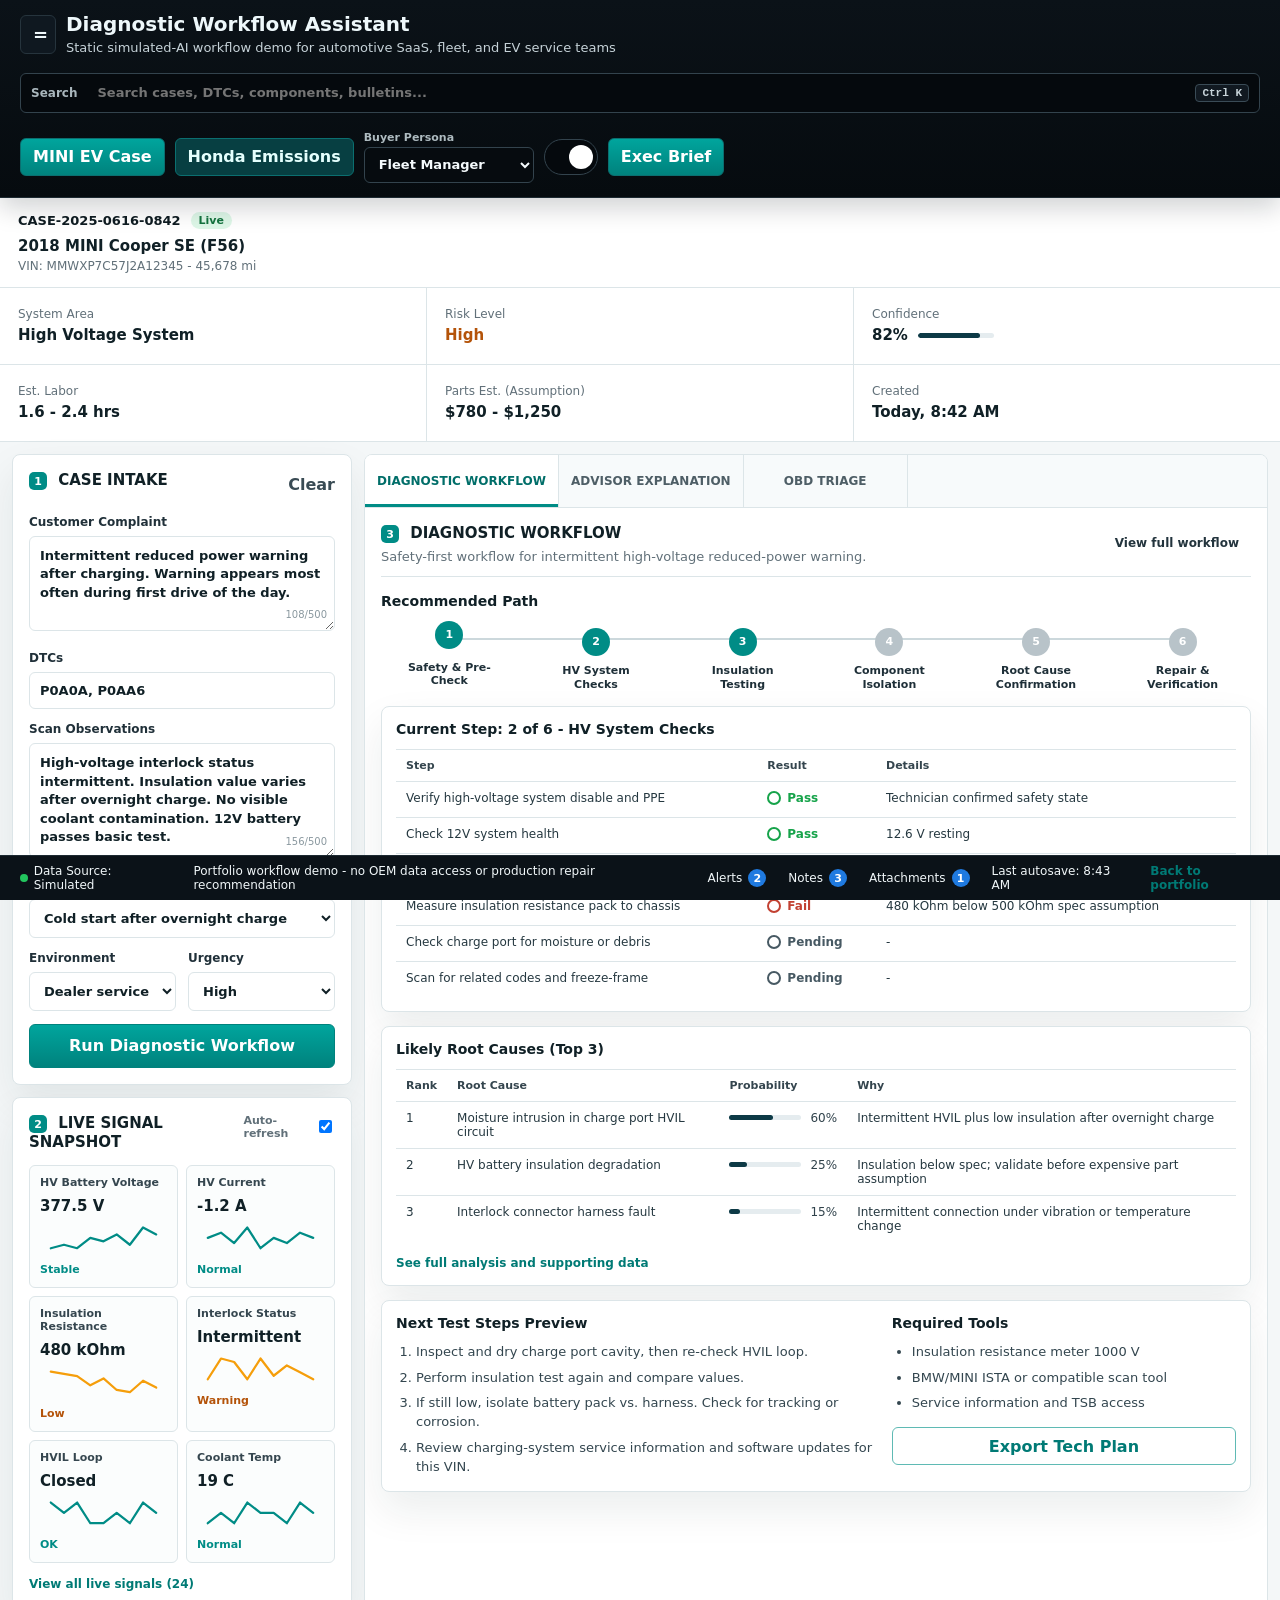
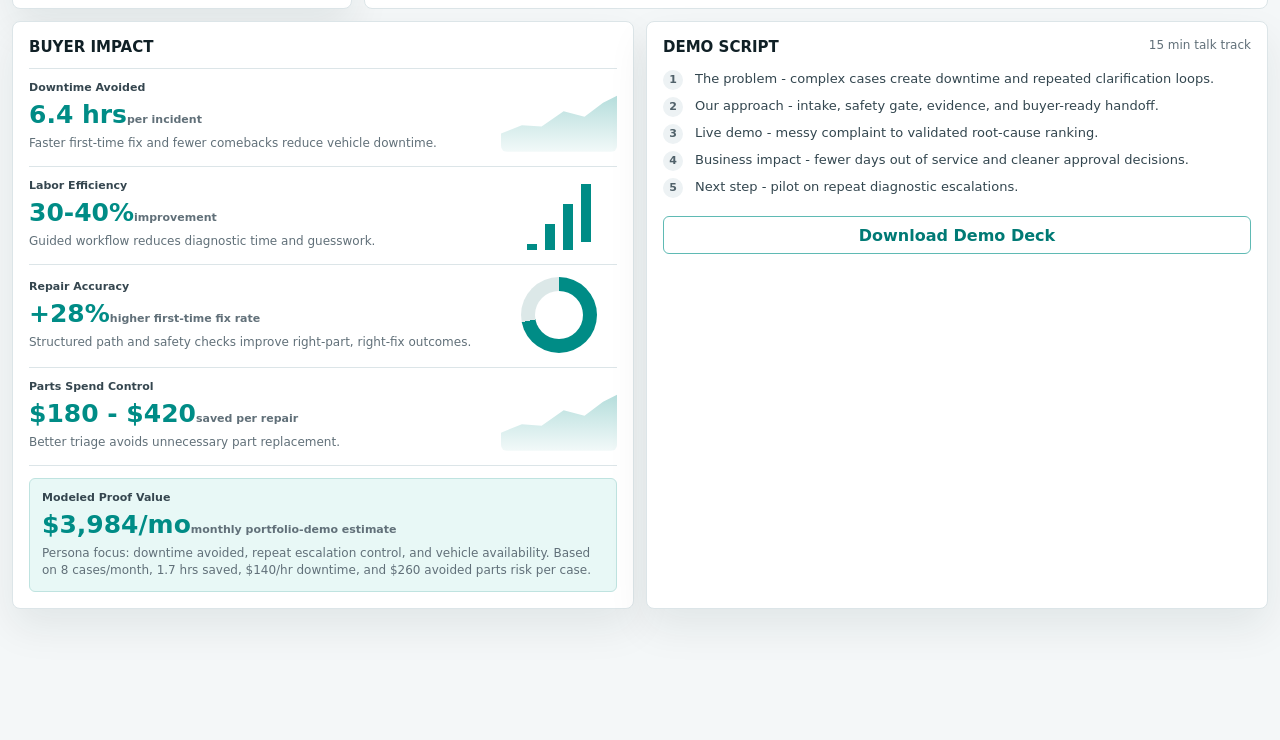
==== commit 3189ae5d: "Upgrade diagnostic demo static AI dashboard" ====
--- a/diagnostic-workflow-assistant/index.html
+++ b/diagnostic-workflow-assistant/index.html
@@ -5,369 +5,239 @@
     <meta name="viewport" content="width=device-width, initial-scale=1">
     <title>Diagnostic Workflow Assistant</title>
     <link rel="icon" href="data:image/svg+xml,%3Csvg xmlns='http://www.w3.org/2000/svg' viewBox='0 0 64 64'%3E%3Crect width='64' height='64' rx='10' fill='%230f766e'/%3E%3Cpath d='M18 33h28M32 19v28' stroke='white' stroke-width='6' stroke-linecap='round'/%3E%3C/svg%3E">
-    <link rel="stylesheet" href="styles.css?v=interactive-demo-20260617">
+    <link rel="stylesheet" href="styles.css?v=static-ai-dashboard-20260617">
   </head>
   <body>
-    <header class="topbar">
-      <div>
-        <h1>Diagnostic Workflow Assistant</h1>
-        <p>Portfolio demo for automotive SaaS, fleet, telematics, diagnostics, and EV service teams.</p>
+    <header class="app-bar">
+      <div class="brand-group">
+        <button class="icon-button" type="button" aria-label="Menu">=</button>
+        <div>
+          <h1>Diagnostic Workflow Assistant</h1>
+          <p>Static simulated-AI workflow demo for automotive SaaS, fleet, and EV service teams</p>
+        </div>
       </div>
-      <div class="topbar-actions">
-        <a class="home-link" href="../index.html" aria-label="Return to portfolio home">Back to Portfolio</a>
-        <button id="loadMiniCase" class="secondary">MINI EV Case</button>
-        <button id="loadHondaCase" class="secondary">Honda Emissions Case</button>
-        <button id="resetForm">Reset</button>
+      <label class="search-box" aria-label="Search">
+        <span>Search</span>
+        <input type="search" placeholder="Search cases, DTCs, components, bulletins...">
+        <kbd>Ctrl K</kbd>
+      </label>
+      <div class="app-actions">
+        <div class="case-switcher" aria-label="Demo cases">
+          <button id="loadMiniCase" data-case="mini" class="active" type="button">MINI EV Case</button>
+          <button id="loadHondaCase" data-case="honda" type="button">Honda Emissions</button>
+        </div>
+        <label class="persona-select">
+          Buyer Persona
+          <select id="buyerPersona">
+            <option value="fleet" selected>Fleet Manager</option>
+            <option value="service">Service Director</option>
+            <option value="support">Remote Support</option>
+            <option value="exec">Executive Buyer</option>
+          </select>
+        </label>
+        <button class="theme-toggle" type="button" aria-label="Theme preview"><span></span></button>
+        <button id="briefButton" class="exec-button" type="button">Exec Brief</button>
+        <span id="briefStatus" class="brief-status" aria-live="polite"></span>
       </div>
     </header>
 
-    <section class="insight-strip" aria-label="Demo impact summary">
-      <article>
-        <span>Diagnostic time saved</span>
-        <strong id="topTimeSaved">1.7 hrs</strong>
-        <small id="topTimeNote">Estimated vs. standard intake</small>
-      </article>
-      <article>
-        <span>Stakeholders aligned</span>
-        <strong id="topStakeholders">4</strong>
-        <small id="topStakeholderNote">Fleet, tech, advisor, support</small>
-      </article>
-      <article>
-        <span>Risk flags</span>
-        <strong id="topRiskFlags">2</strong>
-        <small id="topRiskNote">High-voltage and interlock</small>
-      </article>
-      <article>
-        <span>Demo value</span>
-        <strong id="topDemoValue">$12.4k/mo</strong>
-        <small id="topDemoNote">Modeled fleet impact</small>
+    <section class="case-strip" aria-label="Case summary">
+      <article class="case-card">
+        <div class="case-id"><strong id="caseId">CASE-2025-0616-0842</strong><span id="caseStatus">Live</span></div>
+        <h2 id="caseVehicle">2018 MINI Cooper SE (F56)</h2>
+        <p id="caseVin">VIN: MMWXP7C57J2A12345 - 45,678 mi</p>
+      </article>
+      <article class="summary-metric">
+        <span>System Area</span>
+        <strong id="systemArea">High Voltage System</strong>
+      </article>
+      <article class="summary-metric warning">
+        <span>Risk Level</span>
+        <strong id="riskLevel">High</strong>
+      </article>
+      <article class="summary-metric">
+        <span>Confidence</span>
+        <div class="confidence-line"><strong id="confidenceValue">78%</strong><i><b id="confidenceBar"></b></i></div>
+      </article>
+      <article class="summary-metric">
+        <span>Est. Labor</span>
+        <strong id="laborEstimate">1.6 - 2.4 hrs</strong>
+      </article>
+      <article class="summary-metric">
+        <span>Parts Est. (Assumption)</span>
+        <strong id="partsEstimate">$780 - $1,250</strong>
+      </article>
+      <article class="summary-metric">
+        <span>Created</span>
+        <strong>Today, 8:42 AM</strong>
       </article>
     </section>
 
-    <section class="command-center" aria-label="Sales engineer command center">
-      <div class="command-header">
-        <div>
-          <span class="eyebrow">Productized sales demo</span>
-          <h2>Diagnostic operations command center</h2>
-          <p>Shows how a messy shop-floor concern becomes risk triage, buyer language, implementation handoff, and measurable proof-of-value.</p>
-        </div>
-        <div class="command-actions">
-          <div class="live-badge"><span></span> Live case model</div>
-          <div class="persona-switcher" aria-label="Buyer persona">
-            <button class="persona active" type="button" data-persona="fleet">Fleet</button>
-            <button class="persona" type="button" data-persona="service">Service Ops</button>
-            <button class="persona" type="button" data-persona="support">Support</button>
-            <button class="persona" type="button" data-persona="exec">Exec</button>
-          </div>
-        </div>
-      </div>
-
-      <div class="command-grid">
-        <article class="signal-tile">
-          <span id="primaryRiskLabel">Primary risk</span>
-          <strong id="primaryRiskValue">High-voltage isolation</strong>
-          <div class="signal-meter"><i id="primaryRiskMeter" style="width: 88%"></i></div>
-          <small id="primaryRiskNote">Safety workflow before drivability workflow</small>
-        </article>
-        <article class="signal-tile">
-          <span id="confidenceLabel">Root-cause confidence</span>
-          <strong id="confidenceValue">Connector / insulation pattern</strong>
-          <div class="signal-meter amber"><i id="confidenceMeter" style="width: 72%"></i></div>
-          <small id="confidenceNote">Needs freeze-frame and controlled retest</small>
-        </article>
-        <article class="signal-tile">
-          <span id="proofMetricLabel">Buyer proof metric</span>
-          <strong id="proofMetricValue">Repeat escalations</strong>
-          <div class="signal-meter green"><i id="proofMetricMeter" style="width: 64%"></i></div>
-          <small id="proofMetricNote">Track fewer clarification loops per case</small>
-        </article>
-        <article class="signal-tile">
-          <span id="handoffLabel">Handoff package</span>
-          <strong id="handoffValue">Tech + advisor + fleet</strong>
-          <div class="signal-meter"><i id="handoffMeter" style="width: 80%"></i></div>
-          <small id="handoffNote">Same evidence translated by audience</small>
-        </article>
-      </div>
-
-      <div class="demo-intelligence">
-        <article class="timeline-card">
-          <div class="card-heading">
-            <h3>Live Diagnostic Timeline</h3>
-            <span id="timelineStatus">Safety gate active</span>
-          </div>
-          <ol id="diagnosticTimeline" class="diagnostic-timeline"></ol>
-        </article>
-        <article class="buyer-panel">
-          <div class="card-heading">
-            <h3 id="personaTitle">Fleet buyer view</h3>
-            <span id="personaBadge">Downtime</span>
-          </div>
-          <p id="personaNarrative"></p>
-          <ul id="personaBullets"></ul>
-        </article>
-      </div>
-
-      <div class="demo-intelligence bottom-row">
-        <article class="proof-ledger">
-          <div class="card-heading">
-            <h3>Proof-of-Value Ledger</h3>
-            <span id="povStatus">Modeled</span>
-          </div>
-          <dl>
-            <div><dt>Baseline</dt><dd id="baselineProof">Unstructured notes, repeated clarification, unclear risk ownership</dd></div>
-            <div><dt>With workflow</dt><dd id="workflowProof">Validated next test, safety boundary, buyer-ready summary</dd></div>
-            <div><dt>Measured outcome</dt><dd id="measuredProof">Time to triage, repeat contacts, escalations with complete evidence</dd></div>
-          </dl>
-        </article>
-        <article class="pov-card">
-          <div class="card-heading">
-            <h3>ROI Assumptions</h3>
-            <span>Live calculator</span>
-          </div>
-          <div class="pov-controls">
-            <label>Vehicles affected <input id="affectedVehicles" type="number" min="1" max="250" value="10"></label>
-            <label>Downtime $/hr <input id="downtimeCost" type="number" min="25" max="500" value="175"></label>
-            <label>Hours saved/case <input id="hoursSaved" type="number" min="0.25" max="8" step="0.25" value="1.7"></label>
-          </div>
-          <div class="pov-result">
-            <span>Modeled monthly impact</span>
-            <strong id="modeledImpact">$12,450</strong>
-            <small id="modeledImpactNote">Assumes recurring complex cases across a small fleet cohort.</small>
-          </div>
-        </article>
-      </div>
-    </section>
-
-    <main class="app-shell">
-      <aside class="input-panel" aria-label="Diagnostic input">
-        <section class="panel-header">
-          <div class="section-title"><span>1</span><h2>Case Intake</h2></div>
-          <p>Enter symptoms, vehicle context, DTCs, and observations.</p>
-        </section>
-
-        <form id="diagnosticForm">
-          <label>
-            Vehicle
-            <input id="vehicle" name="vehicle" type="text" value="2018 MINI Cooper SE" autocomplete="off">
-          </label>
-
-          <label>
-            Customer Complaint
-            <textarea id="complaint" name="complaint" rows="4">Intermittent reduced power warning after charging. Customer reports the warning appears most often during the first drive of the day.</textarea>
-          </label>
-
-          <label>
-            DTCs
-            <input id="dtcs" name="dtcs" type="text" value="P0A0A, P0AA6" autocomplete="off">
-          </label>
-
-          <label>
-            Scan Observations
-            <textarea id="observations" name="observations" rows="5">High-voltage interlock status intermittent. Insulation value varies after overnight charge. No visible coolant contamination. 12V battery passes basic test.</textarea>
-          </label>
-
-          <label>
-            Operating Conditions
-            <textarea id="conditions" name="conditions" rows="3">Cold start after overnight charge. Warning clears after key cycle but returns intermittently.</textarea>
-          </label>
-
-          <div class="field-grid">
-            <label>
-              Environment
-              <select id="environment" name="environment">
-                <option>Dealer service</option>
-                <option>Fleet maintenance</option>
-                <option>Remote support</option>
-                <option>Mobile service</option>
+    <main class="dashboard-grid">
+      <aside class="left-rail">
+        <section class="panel">
+          <div class="panel-title">
+            <h2><span>1</span> Case Intake</h2>
+            <button id="clearCase" type="button">Clear</button>
+          </div>
+          <form id="diagnosticForm">
+            <label>
+              Customer Complaint
+              <textarea id="complaint" maxlength="500" rows="4">Intermittent reduced power warning after charging. Warning appears most often during first drive of the day.</textarea>
+              <small><span id="complaintCount">97</span>/500</small>
+            </label>
+            <label>
+              DTCs
+              <input id="dtcs" type="text" value="P0A0A, P0AA6">
+            </label>
+            <label>
+              Scan Observations
+              <textarea id="observations" maxlength="500" rows="5">High-voltage interlock status intermittent. Insulation value varies after overnight charge. No visible coolant contamination. 12V battery passes basic test.</textarea>
+              <small><span id="observationsCount">118</span>/500</small>
+            </label>
+            <label>
+              Operating Conditions
+              <select id="conditions">
+                <option selected>Cold start after overnight charge</option>
+                <option>Warm engine mixed drive cycle</option>
+                <option>Highway cruise under load</option>
+                <option>Concern not currently reproducible</option>
               </select>
             </label>
-
-            <label>
-              Urgency
-              <select id="urgency" name="urgency">
-                <option>Safety critical</option>
-                <option selected>High</option>
-                <option>Medium</option>
-                <option>Low</option>
-              </select>
-            </label>
-          </div>
-
-          <button class="primary" type="submit">Run Diagnostic Workflow</button>
-        </form>
+            <div class="field-row">
+              <label>
+                Environment
+                <select id="environment">
+                  <option selected>Dealer service</option>
+                  <option>Fleet maintenance</option>
+                  <option>Remote support</option>
+                </select>
+              </label>
+              <label>
+                Urgency
+                <select id="urgency">
+                  <option selected>High</option>
+                  <option>Medium</option>
+                  <option>Low</option>
+                </select>
+              </label>
+            </div>
+            <button class="run-button" type="submit">Run Diagnostic Workflow</button>
+          </form>
+        </section>
+
+        <section class="panel signal-panel">
+          <div class="panel-title">
+            <h2><span>2</span> Live Signal Snapshot</h2>
+            <label class="auto-refresh">Auto-refresh <input id="autoRefresh" type="checkbox" checked></label>
+          </div>
+          <div id="signalGrid" class="signal-grid"></div>
+          <a class="view-link" href="#workflowPanel">View all live signals (24)</a>
+        </section>
       </aside>
 
-      <section class="workspace" aria-label="Workflow results">
-        <nav class="tabs" aria-label="Output tabs">
-          <button class="tab active" data-tab="diagnostic">Diagnostic Path</button>
+      <section class="center-stage">
+        <nav class="workflow-tabs" aria-label="Workflow tabs">
+          <button class="tab active" data-tab="workflow">Diagnostic Workflow</button>
           <button class="tab" data-tab="advisor">Advisor Explanation</button>
           <button class="tab" data-tab="obd">OBD Triage</button>
-          <button class="tab" data-tab="brief">Exec Brief</button>
         </nav>
 
-        <section id="diagnostic" class="tab-panel active">
-          <div class="result-header">
+        <section id="workflowPanel" class="stage-panel active">
+          <div class="stage-header">
             <div>
-              <div class="section-title"><span>2</span><h2>Generated Workflow</h2></div>
-              <p id="caseSummary">Structured triage for 2018 MINI Cooper SE.</p>
+              <h2><span>3</span> Diagnostic Workflow</h2>
+              <p id="workflowSubtitle">Recommended path for high-voltage intermittent warning.</p>
             </div>
-            <span id="riskPill" class="risk high">High</span>
-          </div>
-
-          <div class="result-grid">
+            <button class="ghost-button" type="button">View full workflow</button>
+          </div>
+
+          <section class="recommended-path">
+            <h3>Recommended Path</h3>
+            <ol id="pathSteps"></ol>
+          </section>
+
+          <section class="table-card">
+            <h3 id="currentStepTitle">Current Step: 2 of 6 - HV System Checks</h3>
+            <table>
+              <thead><tr><th>Step</th><th>Result</th><th>Details</th></tr></thead>
+              <tbody id="stepRows"></tbody>
+            </table>
+          </section>
+
+          <section class="table-card">
+            <h3>Likely Root Causes <span>(Top 3)</span></h3>
+            <table>
+              <thead><tr><th>Rank</th><th>Root Cause</th><th>Probability</th><th>Why</th></tr></thead>
+              <tbody id="rootCauseRows"></tbody>
+            </table>
+            <a class="view-link" href="#nextSteps">See full analysis and supporting data</a>
+          </section>
+
+          <section id="nextSteps" class="next-steps-card">
             <article>
-              <h3>Likely Diagnostic Paths</h3>
-              <ol id="diagnosticPaths"></ol>
+              <h3>Next Test Steps Preview</h3>
+              <ol id="nextTestSteps"></ol>
             </article>
             <article>
-              <h3>Safety Checks</h3>
-              <ul id="safetyChecks"></ul>
+              <h3>Required Tools</h3>
+              <ul id="requiredTools"></ul>
+              <button class="outline-button" type="button">Export Tech Plan</button>
             </article>
-            <article>
-              <h3>Next Test Steps</h3>
-              <ol id="testSteps"></ol>
-            </article>
-            <article>
-              <h3>Technician Notes</h3>
-              <ul id="technicianNotes"></ul>
-            </article>
-          </div>
-        </section>
-
-        <section id="advisor" class="tab-panel">
-          <div class="advisor-layout">
-            <article>
-              <h2>Service-Advisor Explanation</h2>
-              <p id="advisorExplanation"></p>
-            </article>
-            <article>
-              <h3>Customer-Safe Next Step</h3>
-              <p id="customerNextStep"></p>
-            </article>
-            <article>
-              <h3>Assumptions To Confirm</h3>
-              <ul id="assumptions"></ul>
-            </article>
-            <article>
-              <h3>Objection Handling</h3>
-              <p id="objectionHandling"></p>
-            </article>
-          </div>
-        </section>
-
-        <section id="obd" class="tab-panel">
-          <div class="obd-grid">
-            <article>
-              <h2>Fault-Code Triage</h2>
-              <p id="obdSummary"></p>
-            </article>
-            <article>
-              <h3>Systems To Check</h3>
-              <ul id="systemsToCheck"></ul>
-            </article>
-            <article>
-              <h3>Questions Before Escalation</h3>
-              <ul id="triageQuestions"></ul>
-            </article>
-            <article>
-              <h3>Do Not Assume</h3>
-              <ul id="doNotAssume"></ul>
-            </article>
-          </div>
-        </section>
-
-        <section id="brief" class="tab-panel">
-          <div class="brief-layout">
-            <article class="brief-card primary-brief">
-              <h2>Executive Demo Brief</h2>
-              <p id="execSummary"></p>
-            </article>
-            <article class="brief-card">
-              <h3>Buyer Impact</h3>
-              <p id="execImpact"></p>
-            </article>
-            <article class="brief-card">
-              <h3>Live Demo Script</h3>
-              <p id="execDemoScript"></p>
-            </article>
-            <article class="brief-card">
-              <h3>Proof Plan</h3>
-              <p id="execProofPlan"></p>
-            </article>
-          </div>
-          <div class="brief-actions">
-            <button id="copyBrief" type="button">Copy Executive Brief</button>
-            <span id="copyStatus" class="copy-status" role="status" aria-live="polite"></span>
-          </div>
-          <label class="brief-copy-label" for="briefText">Copy-ready talk track</label>
-          <textarea id="briefText" class="brief-copy-box" readonly aria-label="Copy-ready executive brief"></textarea>
-        </section>
-
-        <section class="proof-strip" aria-label="Supporting demo proof">
-          <div>
-            <strong>Sales demo angle</strong>
-            <span>Show how messy technician context becomes consistent workflow output.</span>
-          </div>
-          <div>
-            <strong>Proof-of-value metric</strong>
-            <span>Measure reduced diagnostic handoff time and fewer repeat clarifications.</span>
-          </div>
-          <div>
-            <strong>Implementation handoff</strong>
-            <span>Inputs, assumptions, risk flags, and advisor explanation are clearly separated.</span>
-          </div>
+          </section>
+        </section>
+
+        <section id="advisorPanel" class="stage-panel">
+          <article class="explanation-card">
+            <h2>Advisor Explanation</h2>
+            <p id="advisorExplanation"></p>
+            <h3>Customer-safe next step</h3>
+            <p id="customerNextStep"></p>
+            <h3>Objection handling</h3>
+            <p id="objectionHandling"></p>
+          </article>
+        </section>
+
+        <section id="obdPanel" class="stage-panel">
+          <article class="explanation-card">
+            <h2>OBD Triage</h2>
+            <p id="obdSummary"></p>
+            <div class="obd-columns">
+              <section><h3>Systems To Check</h3><ul id="systemsToCheck"></ul></section>
+              <section><h3>Questions Before Escalation</h3><ul id="triageQuestions"></ul></section>
+              <section><h3>Do Not Assume</h3><ul id="doNotAssume"></ul></section>
+            </div>
+          </article>
         </section>
       </section>
 
-      <aside class="sales-panel" aria-label="Sales engineer value">
-        <section>
-          <div class="section-title"><span>3</span><h2>Sales Engineer Talk Track</h2></div>
-          <p>This workflow reduces intake ambiguity, improves note quality, and helps technical and non-technical stakeholders agree on the next step.</p>
-        </section>
-
-        <section class="impact-card">
-          <span>Estimated fleet impact</span>
-          <strong>$12,450 / mo</strong>
-          <p>Modeled from fewer repeat escalations across 10 similar vehicles.</p>
-        </section>
-
-        <section class="metric-list">
-          <h3>Buyer Value</h3>
-          <div>
-            <strong>Fleet manager</strong>
-            <span>Prioritize downtime and safety risks.</span>
-          </div>
-          <div>
-            <strong>Technician</strong>
-            <span>Start with clearer context and test logic.</span>
-          </div>
-          <div>
-            <strong>Advisor</strong>
-            <span>Explain findings without overpromising.</span>
-          </div>
-          <div>
-            <strong>Support team</strong>
-            <span>Escalate with cleaner notes and assumptions.</span>
-          </div>
-        </section>
-
-        <section>
-          <h3>Discovery Questions</h3>
-          <ul class="compact-list">
-            <li>Where does diagnostic context get lost today?</li>
-            <li>How do DTCs become work orders?</li>
-            <li>What does one day of downtime cost?</li>
-            <li>Who needs the output to trust the next step?</li>
-          </ul>
-        </section>
-
-        <section class="demo-note">
-          <h3>Demo Boundary</h3>
-          <p>Outputs are workflow support only. A qualified technician must validate safety, test results, repair decisions, and final recommendations.</p>
+      <aside class="right-rail">
+        <section class="panel buyer-impact">
+          <h2>Buyer Impact</h2>
+          <div id="impactCards" class="impact-stack"></div>
+        </section>
+        <section class="panel demo-script">
+          <div class="panel-title">
+            <h2>Demo Script</h2>
+            <span>15 min talk track</span>
+          </div>
+          <ol id="demoScript"></ol>
+          <button class="outline-button deck-button" type="button">Download Demo Deck</button>
         </section>
       </aside>
     </main>
 
-    <script src="app.js?v=interactive-demo-20260617"></script>
+    <footer class="status-bar">
+      <span><i></i> Data Source: Simulated</span>
+      <span>Portfolio workflow demo - no OEM data access or production repair recommendation</span>
+      <span>Alerts <b>2</b></span>
+      <span>Notes <b>3</b></span>
+      <span>Attachments <b>1</b></span>
+      <span class="push-right">Last autosave: 8:43 AM</span>
+      <a href="../index.html">Back to portfolio</a>
+    </footer>
+
+    <textarea id="briefText" class="sr-only" aria-hidden="true" tabindex="-1"></textarea>
+    <script src="app.js?v=static-ai-dashboard-20260617"></script>
   </body>
 </html>
--- a/diagnostic-workflow-assistant/styles.css
+++ b/diagnostic-workflow-assistant/styles.css
@@ -1,16 +1,20 @@
 :root {
-  --bg: #f7f8f7;
-  --surface: #ffffff;
-  --surface-strong: #f0f4f2;
-  --text: #18201d;
-  --muted: #65706b;
-  --border: #d9e0dc;
-  --accent: #0f766e;
-  --accent-dark: #0b5e58;
-  --amber: #b7791f;
-  --red: #b42318;
-  --green: #157347;
-  --shadow: 0 18px 45px rgba(21, 32, 28, 0.08);
+  --ink: #081015;
+  --nav: #0b1218;
+  --bg: #f4f7f8;
+  --panel: #ffffff;
+  --panel-soft: #f7fafb;
+  --line: #dce5e8;
+  --text: #102026;
+  --muted: #617079;
+  --faint: #8a989f;
+  --teal: #008c86;
+  --teal-2: #00a59d;
+  --teal-soft: #e8f8f6;
+  --amber: #f59e0b;
+  --red: #c24132;
+  --green: #16a34a;
+  --shadow: 0 18px 40px rgba(16, 32, 38, 0.08);
   --radius: 8px;
 }
 
@@ -18,8 +22,13 @@
   box-sizing: border-box;
 }
 
+html {
+  scroll-behavior: smooth;
+}
+
 body {
   margin: 0;
+  overflow-x: hidden;
   background: var(--bg);
   color: var(--text);
   font-family: Inter, ui-sans-serif, system-ui, -apple-system, BlinkMacSystemFont, "Segoe UI", sans-serif;
@@ -28,884 +37,684 @@
 
 button,
 input,
-textarea,
-select {
+select,
+textarea {
   font: inherit;
-}
-
-a {
-  color: inherit;
-}
-
-.topbar {
-  min-height: 84px;
-  display: flex;
-  align-items: center;
-  justify-content: space-between;
-  gap: 24px;
-  padding: 18px 24px;
-  background: #111a20;
-  border-bottom: 1px solid #24323a;
-  color: #ffffff;
-}
-
-.topbar h1 {
-  margin: 0;
-  font-size: 26px;
-  line-height: 1.1;
-  font-weight: 760;
-}
-
-.topbar p {
-  margin: 7px 0 0;
-  color: #c2cbc7;
-  font-size: 14px;
-}
-
-.topbar-actions {
-  display: flex;
-  gap: 10px;
-  flex-wrap: wrap;
-  justify-content: flex-end;
 }
 
 button {
   min-height: 38px;
-  border: 1px solid var(--border);
+  border: 1px solid var(--line);
   border-radius: 6px;
   padding: 8px 12px;
+  background: var(--panel);
   color: var(--text);
-  background: var(--surface);
+  font-weight: 750;
   cursor: pointer;
-  font-size: 14px;
-  font-weight: 650;
-}
-
-.topbar-actions .home-link {
-  min-height: 38px;
-  display: inline-flex;
-  align-items: center;
-  justify-content: center;
-  border: 1px solid #2e4449;
-  border-radius: 6px;
-  padding: 8px 12px;
-  color: #d8fffa;
-  background: #14343a;
-  text-decoration: none !important;
-  font-size: 14px;
-  font-weight: 650;
-  line-height: 1.2;
-  white-space: nowrap;
-}
-
-.topbar-actions .home-link:hover {
-  color: #ffffff;
-  background: #1b474f;
-  border-color: #3a6269;
-}
-
-.topbar-actions .home-link:focus-visible {
-  outline: 3px solid rgba(15, 118, 110, 0.35);
-  outline-offset: 1px;
 }
 
 button:hover {
-  border-color: #b9c4bf;
-  background: #f9fbfa;
+  border-color: #b8c8cc;
+  background: #f9fbfc;
 }
 
 button:focus-visible,
 input:focus-visible,
 textarea:focus-visible,
-select:focus-visible {
-  outline: 3px solid rgba(15, 118, 110, 0.2);
+select:focus-visible,
+a:focus-visible {
+  outline: 3px solid rgba(0, 140, 134, 0.24);
   outline-offset: 1px;
 }
 
-button.primary {
-  width: 100%;
-  margin-top: 12px;
-  background: var(--accent);
-  border-color: var(--accent);
+.app-bar {
+  position: sticky;
+  top: 0;
+  z-index: 10;
+  min-height: 74px;
+  display: grid;
+  grid-template-columns: minmax(320px, 1fr) minmax(360px, 520px) auto;
+  gap: 18px;
+  align-items: center;
+  padding: 14px 20px;
+  color: #eef8fb;
+  background: linear-gradient(180deg, #0b1218 0%, #060b0f 100%);
+  border-bottom: 1px solid #1d2a32;
+  box-shadow: 0 10px 24px rgba(8, 16, 21, 0.18);
+}
+
+.brand-group,
+.app-actions,
+.case-switcher {
+  display: flex;
+  align-items: center;
+  gap: 10px;
+}
+
+.brand-group h1 {
+  margin: 0;
+  font-size: 20px;
+  line-height: 1.08;
+}
+
+.brand-group p {
+  margin: 4px 0 0;
+  color: #c6d2d8;
+  font-size: 13px;
+}
+
+.icon-button {
+  width: 36px;
+  min-height: 36px;
+  display: inline-grid;
+  place-items: center;
+  border-color: #26343d;
+  background: #0f1820;
+  color: #eff8fb;
+  font-size: 18px;
+}
+
+.search-box {
+  min-height: 40px;
+  display: grid;
+  grid-template-columns: auto 1fr auto;
+  align-items: center;
+  gap: 10px;
+  padding: 0 10px;
+  border: 1px solid #33434d;
+  border-radius: 6px;
+  background: #05090d;
+}
+
+.search-box span {
+  color: #a9b6bc;
+  font-size: 12px;
+}
+
+.search-box input {
+  min-width: 0;
+  border: 0;
+  outline: 0;
+  background: transparent;
+  color: #edf7fa;
+  font-size: 13px;
+}
+
+.search-box kbd {
+  border: 1px solid #3a4b56;
+  border-radius: 4px;
+  padding: 2px 6px;
+  color: #c8d4da;
+  background: #111921;
+  font-size: 11px;
+}
+
+.app-actions {
+  justify-content: flex-end;
+}
+
+.case-switcher button,
+.exec-button {
+  border-color: #0b6f70;
+  background: #073f42;
+  color: #e4fffd;
+}
+
+.case-switcher button.active,
+.exec-button {
+  background: linear-gradient(180deg, #00a59d, #00827d);
   color: #ffffff;
 }
 
-button.primary:hover {
-  background: var(--accent-dark);
-}
-
-button.secondary {
-  color: var(--accent-dark);
-}
-
-.topbar button {
-  border-color: #2e4449;
-}
-
-.topbar button.secondary {
-  color: #d8fffa;
-  background: #14343a;
-}
-
-.topbar button.secondary:hover {
-  background: #1b474f;
-}
-
-.insight-strip {
-  display: grid;
-  grid-template-columns: repeat(4, minmax(160px, 1fr));
+.persona-select {
+  display: grid;
+  gap: 3px;
+  color: #aebbc0;
+  font-size: 11px;
+}
+
+.persona-select select {
+  min-width: 170px;
+  min-height: 36px;
+  border: 1px solid #33434d;
+  border-radius: 6px;
+  padding: 6px 10px;
+  background: #060b0f;
+  color: #f5fbfd;
+}
+
+.theme-toggle {
+  width: 54px;
+  min-height: 36px;
+  border-color: #33434d;
+  border-radius: 999px;
+  background: #05090d;
+  padding: 4px;
+}
+
+.theme-toggle span {
+  display: block;
+  width: 24px;
+  height: 24px;
+  margin-left: auto;
+  border-radius: 50%;
+  background: #ffffff;
+}
+
+.brief-status {
+  min-width: 48px;
+  color: #7ee0d8;
+  font-size: 12px;
+}
+
+.case-strip {
+  display: grid;
+  grid-template-columns: minmax(280px, 1.6fr) repeat(6, minmax(142px, 1fr));
   gap: 1px;
-  background: #d7e1dd;
-  border-bottom: 1px solid #cbd7d2;
-}
-
-.insight-strip article {
-  min-height: 92px;
-  padding: 16px 24px;
-  background: linear-gradient(180deg, #ffffff 0%, #f4f8f6 100%);
-}
-
-.insight-strip span,
-.impact-card span {
+  background: var(--line);
+  border-bottom: 1px solid var(--line);
+}
+
+.case-card,
+.summary-metric {
+  min-height: 76px;
+  padding: 14px 18px;
+  background: var(--panel);
+}
+
+.case-id {
+  display: flex;
+  align-items: center;
+  gap: 10px;
+  color: #0f1c22;
+  font-size: 13px;
+}
+
+.case-id span {
+  border-radius: 999px;
+  padding: 2px 8px;
+  background: #def7e8;
+  color: #14733f;
+  font-size: 11px;
+  font-weight: 800;
+}
+
+.case-card h2 {
+  margin: 8px 0 4px;
+  font-size: 15px;
+}
+
+.case-card p,
+.summary-metric span {
+  margin: 0;
+  color: var(--muted);
+  font-size: 12px;
+}
+
+.summary-metric {
+  display: grid;
+  align-content: center;
+  gap: 5px;
+}
+
+.summary-metric strong {
+  font-size: 15px;
+}
+
+.summary-metric.warning strong {
+  color: #b45309;
+}
+
+.confidence-line {
+  display: flex;
+  align-items: center;
+  gap: 10px;
+}
+
+.confidence-line i {
+  width: 76px;
+  height: 5px;
+  overflow: hidden;
+  border-radius: 999px;
+  background: #e5ecef;
+}
+
+.confidence-line b {
   display: block;
-  color: #53605b;
-  font-size: 11px;
-  font-weight: 800;
-  letter-spacing: 0.08em;
-  text-transform: uppercase;
-}
-
-.insight-strip strong {
-  display: block;
-  margin-top: 6px;
-  color: #10231f;
-  font-size: 24px;
-  line-height: 1;
-}
-
-.insight-strip small {
-  display: block;
-  margin-top: 7px;
-  color: #64716c;
-  font-size: 13px;
-  line-height: 1.35;
-}
-
-.command-center {
-  margin: 18px;
-  padding: 18px;
-  border: 1px solid #cad8d3;
+  height: 100%;
+  border-radius: inherit;
+  background: #0d3a46;
+}
+
+.dashboard-grid {
+  display: grid;
+  grid-template-columns: 360px minmax(560px, 1fr) 360px;
+  gap: 12px;
+  padding: 12px;
+}
+
+.left-rail,
+.right-rail {
+  display: grid;
+  align-content: start;
+  gap: 12px;
+}
+
+.panel,
+.center-stage,
+.stage-panel,
+.table-card,
+.next-steps-card,
+.explanation-card {
+  border: 1px solid var(--line);
   border-radius: var(--radius);
-  background:
-    radial-gradient(circle at 12% 0%, rgba(15, 118, 110, 0.12), transparent 28%),
-    linear-gradient(135deg, #ffffff 0%, #f3f8f6 100%);
+  background: var(--panel);
   box-shadow: var(--shadow);
 }
 
-.command-header {
+.panel {
+  padding: 16px;
+}
+
+.panel-title,
+.stage-header,
+.next-steps-card {
   display: flex;
   align-items: flex-start;
   justify-content: space-between;
-  gap: 18px;
-  margin-bottom: 16px;
-}
-
-.command-actions {
-  display: grid;
-  justify-items: end;
-  gap: 10px;
-  flex: 0 0 auto;
-}
-
-.eyebrow {
-  display: block;
-  margin-bottom: 6px;
-  color: #0f766e;
-  font-size: 11px;
-  font-weight: 850;
-  letter-spacing: 0.12em;
+  gap: 14px;
+}
+
+.panel-title h2,
+.stage-header h2,
+.buyer-impact h2,
+.demo-script h2 {
+  margin: 0;
+  font-size: 15px;
+  line-height: 1.2;
   text-transform: uppercase;
 }
 
-.command-header h2 {
-  margin: 0;
-  font-size: 24px;
-  line-height: 1.15;
-}
-
-.command-header p {
-  max-width: 780px;
-  margin: 8px 0 0;
-  color: #53605b;
-  font-size: 14px;
-  line-height: 1.45;
-}
-
-.live-badge {
-  min-height: 32px;
-  display: inline-flex;
-  align-items: center;
-  gap: 8px;
-  flex: 0 0 auto;
-  border: 1px solid #bcd8d2;
-  border-radius: 999px;
-  padding: 6px 10px;
+.panel-title h2 span,
+.stage-header h2 span {
+  display: inline-grid;
+  place-items: center;
+  width: 18px;
+  height: 18px;
+  margin-right: 6px;
+  border-radius: 5px;
+  background: var(--teal);
+  color: #fff;
+  font-size: 11px;
+}
+
+#clearCase {
+  min-height: 28px;
+  border: 0;
+  padding: 2px 0;
+  background: transparent;
+  color: #394b54;
+}
+
+form {
+  display: grid;
+  gap: 13px;
+  margin-top: 16px;
+}
+
+label {
+  display: grid;
+  gap: 7px;
+  color: #203039;
+  font-size: 12px;
+  font-weight: 800;
+}
+
+textarea,
+input,
+select {
+  width: 100%;
+  border: 1px solid var(--line);
+  border-radius: 6px;
+  padding: 10px;
   background: #ffffff;
-  color: #0b5e58;
-  font-size: 12px;
-  font-weight: 800;
-}
-
-.live-badge span {
-  width: 8px;
-  height: 8px;
-  border-radius: 50%;
-  background: #16a34a;
-  box-shadow: 0 0 0 4px rgba(22, 163, 74, 0.14);
-}
-
-.persona-switcher {
-  display: inline-flex;
-  overflow: hidden;
-  border: 1px solid #cbd8d3;
-  border-radius: 6px;
-  background: #ffffff;
-}
-
-.persona {
-  min-height: 32px;
-  border: 0;
-  border-right: 1px solid #dce5e1;
-  border-radius: 0;
-  padding: 6px 9px;
-  background: transparent;
-  color: #52625d;
-  font-size: 12px;
-  font-weight: 800;
-}
-
-.persona:last-child {
-  border-right: 0;
-}
-
-.persona.active {
-  background: #0f766e;
+  color: #102026;
+  font-size: 13px;
+  font-weight: 600;
+}
+
+textarea {
+  min-height: 74px;
+  resize: vertical;
+  line-height: 1.42;
+}
+
+label small {
+  justify-self: end;
+  margin-top: -29px;
+  padding-right: 8px;
+  color: var(--faint);
+  font-weight: 500;
+  pointer-events: none;
+}
+
+.field-row {
+  display: grid;
+  grid-template-columns: 1fr 1fr;
+  gap: 12px;
+}
+
+.run-button {
+  min-height: 44px;
+  border-color: #00827d;
+  background: linear-gradient(180deg, #00a59d, #00827d);
   color: #ffffff;
 }
 
-.command-grid {
-  display: grid;
-  grid-template-columns: repeat(4, minmax(0, 1fr));
-  gap: 12px;
-}
-
-.signal-tile {
-  padding: 15px;
-  background: #ffffff;
-}
-
-.signal-tile span {
-  display: block;
-  color: #5b6863;
-  font-size: 11px;
-  font-weight: 850;
-  letter-spacing: 0.08em;
-  text-transform: uppercase;
-}
-
-.signal-tile strong {
-  display: block;
-  margin-top: 7px;
-  color: #13221e;
-  font-size: 15px;
-  line-height: 1.25;
-}
-
-.signal-tile small {
-  display: block;
-  margin-top: 9px;
-  color: #65706b;
-  font-size: 12px;
-  line-height: 1.4;
-}
-
-.signal-meter {
-  height: 7px;
-  margin-top: 12px;
-  overflow: hidden;
-  border-radius: 999px;
-  background: #edf2f0;
-}
-
-.signal-meter i {
-  display: block;
-  height: 100%;
-  border-radius: inherit;
-  background: linear-gradient(90deg, #0f766e, #14b8a6);
-}
-
-.signal-meter.amber i {
-  background: linear-gradient(90deg, #b7791f, #f59e0b);
-}
-
-.signal-meter.green i {
-  background: linear-gradient(90deg, #157347, #22c55e);
-}
-
-.demo-intelligence {
-  display: grid;
-  grid-template-columns: minmax(0, 1.05fr) minmax(0, 1fr);
-  gap: 12px;
-  margin-top: 12px;
-}
-
-.demo-intelligence.bottom-row {
-  grid-template-columns: minmax(0, 1fr) minmax(340px, 0.72fr);
-}
-
-.workflow-map,
-.proof-ledger,
-.timeline-card,
-.buyer-panel,
-.pov-card {
-  min-width: 0;
-  padding: 16px;
-  background: #ffffff;
-}
-
-.workflow-map h3,
-.proof-ledger h3,
-.timeline-card h3,
-.buyer-panel h3,
-.pov-card h3 {
-  margin: 0 0 12px;
-  color: #24332e;
-  font-size: 14px;
-  text-transform: uppercase;
-}
-
-.card-heading {
+.auto-refresh {
   display: flex;
   align-items: center;
-  justify-content: space-between;
-  gap: 12px;
-  margin-bottom: 12px;
-}
-
-.card-heading h3 {
-  margin: 0;
-}
-
-.card-heading span {
-  min-height: 24px;
+  gap: 7px;
+  color: var(--muted);
+  font-size: 11px;
+  font-weight: 650;
+}
+
+.auto-refresh input {
+  width: auto;
+}
+
+.signal-grid {
+  display: grid;
+  grid-template-columns: repeat(2, minmax(0, 1fr));
+  gap: 8px;
+  margin-top: 14px;
+}
+
+.signal-card {
+  min-height: 102px;
+  border: 1px solid var(--line);
+  border-radius: 6px;
+  padding: 10px;
+  background: #fbfdfd;
+}
+
+.signal-card span,
+.impact-card h3 {
+  display: block;
+  margin: 0 0 8px;
+  color: #35464f;
+  font-size: 11px;
+  font-weight: 850;
+}
+
+.signal-card strong {
+  display: block;
+  font-size: 15px;
+}
+
+.signal-card small {
+  color: var(--teal);
+  font-size: 11px;
+  font-weight: 800;
+}
+
+.signal-card.warn small {
+  color: #b45309;
+}
+
+.sparkline {
+  width: 100%;
+  height: 32px;
+  margin: 5px 0 2px;
+}
+
+.sparkline polyline {
+  fill: none;
+  stroke: var(--teal);
+  stroke-width: 2.4;
+  stroke-linecap: round;
+  stroke-linejoin: round;
+}
+
+.sparkline.warn polyline {
+  stroke: var(--amber);
+}
+
+.sparkline.neutral polyline {
+  stroke: #64748b;
+}
+
+.view-link,
+.status-bar a {
+  color: #007a75;
+  font-size: 12px;
+  font-weight: 750;
+  text-decoration: none;
+}
+
+.view-link {
   display: inline-flex;
-  align-items: center;
-  flex: 0 0 auto;
-  border-radius: 999px;
-  padding: 4px 8px;
-  background: #e8f6f3;
-  color: #0b5e58;
-  font-size: 11px;
-  font-weight: 850;
-}
-
-.diagnostic-timeline {
-  display: grid;
+  margin-top: 14px;
+}
+
+.center-stage {
+  overflow: hidden;
+  box-shadow: none;
+}
+
+.workflow-tabs {
+  display: flex;
+  overflow-x: auto;
+  border-bottom: 1px solid var(--line);
+  background: var(--panel-soft);
+}
+
+.tab {
+  min-width: 164px;
+  min-height: 52px;
+  border: 0;
+  border-right: 1px solid var(--line);
+  border-radius: 0;
+  background: transparent;
+  color: #4e5e66;
+  text-transform: uppercase;
+  font-size: 12px;
+}
+
+.tab.active {
+  color: #006e69;
+  background: #ffffff;
+  box-shadow: inset 0 -3px 0 var(--teal);
+}
+
+.stage-panel {
+  display: none;
+  border: 0;
+  border-radius: 0;
+  box-shadow: none;
+  padding: 16px;
+}
+
+.stage-panel.active {
+  display: block;
+}
+
+.stage-header {
+  padding-bottom: 12px;
+  border-bottom: 1px solid var(--line);
+}
+
+.stage-header p {
+  margin: 6px 0 0;
+  color: var(--muted);
+  font-size: 13px;
+}
+
+.ghost-button {
+  border: 0;
+  background: transparent;
+  color: #23343d;
+  font-size: 12px;
+}
+
+.recommended-path {
+  margin-top: 16px;
+}
+
+.recommended-path h3,
+.table-card h3,
+.next-steps-card h3,
+.explanation-card h2,
+.explanation-card h3 {
+  margin: 0 0 12px;
+  font-size: 14px;
+}
+
+#pathSteps {
+  position: relative;
+  display: grid;
+  grid-template-columns: repeat(6, minmax(72px, 1fr));
   gap: 10px;
   margin: 0;
   padding: 0;
   list-style: none;
 }
 
-.diagnostic-timeline li {
-  display: grid;
-  grid-template-columns: 28px minmax(0, 1fr);
-  gap: 10px;
-  align-items: start;
-  color: #33413b;
-}
-
-.diagnostic-timeline li > span {
+#pathSteps::before {
+  content: "";
+  position: absolute;
+  top: 17px;
+  left: 7%;
+  right: 7%;
+  height: 2px;
+  background: #ccd8dc;
+}
+
+#pathSteps li {
+  position: relative;
+  display: grid;
+  justify-items: center;
+  gap: 8px;
+  color: #1e2f38;
+  font-size: 11px;
+  text-align: center;
+}
+
+#pathSteps span {
+  z-index: 1;
+  display: grid;
+  place-items: center;
   width: 28px;
   height: 28px;
+  border-radius: 50%;
+  background: #b8c3c9;
+  color: #ffffff;
+  font-weight: 900;
+}
+
+#pathSteps .complete span,
+#pathSteps .active span {
+  background: var(--teal);
+}
+
+#pathSteps strong {
+  max-width: 92px;
+  line-height: 1.25;
+}
+
+.table-card,
+.next-steps-card,
+.explanation-card {
+  margin-top: 14px;
+  padding: 14px;
+}
+
+table {
+  width: 100%;
+  border-collapse: collapse;
+  font-size: 12px;
+}
+
+th {
+  color: #34454e;
+  text-align: left;
+  font-size: 11px;
+}
+
+th,
+td {
+  border-top: 1px solid var(--line);
+  padding: 9px 10px;
+  vertical-align: top;
+}
+
+td {
+  color: #253840;
+}
+
+.result {
   display: inline-flex;
   align-items: center;
-  justify-content: center;
-  border-radius: 50%;
-  background: #0f766e;
-  color: #ffffff;
-  font-size: 12px;
-  font-weight: 850;
-}
-
-.diagnostic-timeline strong {
-  display: block;
-  color: #172520;
-  font-size: 13px;
-}
-
-.diagnostic-timeline p,
-.buyer-panel p {
-  margin: 3px 0 0;
-  color: #5b6863;
-  font-size: 13px;
-  line-height: 1.45;
-}
-
-.buyer-panel ul {
-  display: grid;
-  gap: 7px;
-  margin-top: 12px;
-}
-
-.buyer-panel li {
-  font-size: 13px;
-}
-
-.flow-rail {
-  display: flex;
-  align-items: center;
-  gap: 8px;
-  max-width: 100%;
-  overflow-x: auto;
-  padding-bottom: 2px;
-}
-
-.flow-rail span {
-  min-height: 34px;
-  display: inline-flex;
-  align-items: center;
-  flex: 0 0 auto;
-  border: 1px solid #cddbd6;
-  border-radius: 6px;
-  padding: 7px 10px;
-  background: #f7faf8;
-  color: #23332e;
-  font-size: 12px;
-  font-weight: 750;
-}
-
-.flow-rail span + span::before {
+  gap: 6px;
+  color: #475963;
+  font-weight: 800;
+}
+
+.result::before {
   content: "";
   width: 10px;
-  height: 1px;
-  margin-left: -18px;
-  margin-right: 8px;
-  background: #9eb0aa;
-}
-
-.proof-ledger dl {
-  display: grid;
-  gap: 10px;
-  margin: 0;
-}
-
-.proof-ledger div {
-  display: grid;
-  grid-template-columns: 112px 1fr;
-  gap: 12px;
-}
-
-.proof-ledger dt {
-  color: #0b5e58;
-  font-size: 12px;
-  font-weight: 850;
-}
-
-.proof-ledger dd {
-  margin: 0;
-  color: #53605b;
-  font-size: 13px;
-  line-height: 1.4;
-}
-
-.pov-controls {
-  display: grid;
-  grid-template-columns: repeat(3, minmax(0, 1fr));
-  gap: 10px;
-}
-
-.pov-controls label {
-  gap: 6px;
-  color: #53605b;
-  font-size: 11px;
-  font-weight: 850;
-  letter-spacing: 0.04em;
-  text-transform: uppercase;
-}
-
-.pov-controls input {
-  min-height: 36px;
-  padding: 8px 9px;
-  font-size: 13px;
-}
-
-.pov-result {
-  margin-top: 14px;
-  border: 1px solid #bcd8d2;
-  border-radius: var(--radius);
-  padding: 14px;
-  background: linear-gradient(135deg, #e8faf6 0%, #ffffff 82%);
-}
-
-.pov-result span {
-  display: block;
-  color: #53605b;
-  font-size: 11px;
-  font-weight: 850;
-  letter-spacing: 0.08em;
-  text-transform: uppercase;
-}
-
-.pov-result strong {
-  display: block;
-  margin-top: 5px;
-  color: #0b5e58;
-  font-size: 26px;
-  line-height: 1;
-}
-
-.pov-result small {
-  display: block;
-  margin-top: 8px;
-  color: #5b6863;
-  font-size: 12px;
-  line-height: 1.4;
-}
-
-.section-title {
-  display: flex;
+  height: 10px;
+  border-radius: 50%;
+  border: 2px solid currentColor;
+}
+
+.result.pass {
+  color: var(--green);
+}
+
+.result.warning {
+  color: var(--amber);
+}
+
+.result.fail {
+  color: var(--red);
+}
+
+.probability {
+  display: grid;
+  grid-template-columns: minmax(72px, 1fr) auto;
   align-items: center;
-  gap: 10px;
-}
-
-.section-title span {
-  width: 24px;
-  height: 24px;
-  display: inline-flex;
-  align-items: center;
-  justify-content: center;
-  flex: 0 0 auto;
-  border-radius: 50%;
-  background: #0f766e;
-  color: #ffffff;
-  font-size: 12px;
-  font-weight: 850;
-}
-
-.section-title h2 {
-  margin: 0;
-}
-
-.proof-strip {
-  display: grid;
-  grid-template-columns: repeat(3, minmax(0, 1fr));
-  gap: 1px;
-  margin-top: 18px;
-  overflow: hidden;
-  border: 1px solid var(--border);
-  border-radius: var(--radius);
-  background: var(--border);
-}
-
-.proof-strip div {
-  padding: 15px;
-  background: #f7faf8;
-}
-
-.proof-strip strong {
-  display: block;
-  margin-bottom: 6px;
-  color: #10231f;
-  font-size: 13px;
-}
-
-.proof-strip span {
-  color: #5d6864;
-  font-size: 13px;
-  line-height: 1.45;
-}
-
-.impact-card {
-  padding: 16px;
-  border: 1px solid #bcd8d2;
-  border-radius: var(--radius);
-  background: linear-gradient(135deg, #e9faf6 0%, #ffffff 72%);
-}
-
-.impact-card strong {
-  display: block;
-  margin-top: 6px;
-  color: #0b5e58;
-  font-size: 22px;
-  line-height: 1.1;
-}
-
-.impact-card p {
-  margin: 8px 0 0;
-  color: #53605b;
-  font-size: 13px;
-  line-height: 1.45;
-}
-
-.brief-layout {
-  display: grid;
-  grid-template-columns: repeat(3, minmax(0, 1fr));
-  gap: 14px;
-}
-
-.brief-card {
-  border: 1px solid var(--border);
-  border-radius: var(--radius);
-  padding: 18px;
-  background: #ffffff;
-}
-
-.brief-card.primary-brief {
-  grid-column: 1 / -1;
-  background: linear-gradient(135deg, #0f2c2c 0%, #10231f 100%);
-  color: #ffffff;
-}
-
-.brief-card h2,
-.brief-card h3 {
-  margin: 0 0 10px;
-}
-
-.brief-card p {
-  margin: 0;
-  color: #5d6864;
-  font-size: 14px;
-  line-height: 1.55;
-}
-
-.brief-card.primary-brief p {
-  color: #d8fffa;
-  font-size: 16px;
-}
-
-.brief-actions {
-  display: flex;
-  align-items: center;
-  gap: 12px;
-  margin-top: 16px;
-}
-
-.brief-actions button {
-  background: var(--accent);
-  border-color: var(--accent);
-  color: #ffffff;
-}
-
-.copy-status {
-  color: var(--muted);
-  font-size: 13px;
-}
-
-.brief-copy-label {
-  display: block;
-  margin-top: 16px;
-  color: #31413c;
-  font-size: 12px;
-  font-weight: 800;
-  letter-spacing: 0.08em;
-  text-transform: uppercase;
-}
-
-.brief-copy-box {
-  width: 100%;
-  min-height: 126px;
-  margin-top: 12px;
-  resize: vertical;
-  border: 1px solid var(--border);
-  border-radius: var(--radius);
-  padding: 14px;
-  background: #f7faf8;
-  color: #25302c;
-  font-size: 13px;
-  line-height: 1.45;
-}
-
-.app-shell {
-  display: grid;
-  grid-template-columns: minmax(280px, 360px) minmax(460px, 1fr) minmax(260px, 320px);
-  gap: 18px;
-  padding: 18px;
-  min-height: calc(100vh - 84px);
-}
-
-.input-panel,
-.workspace,
-.sales-panel {
-  background: var(--surface);
-  border: 1px solid var(--border);
-  border-radius: var(--radius);
-  box-shadow: var(--shadow);
-}
-
-.input-panel,
-.sales-panel {
-  padding: 18px;
-}
-
-.panel-header h2,
-.sales-panel h2,
-.result-header h2,
-.advisor-layout h2,
-.obd-grid h2 {
-  margin: 0;
-  font-size: 18px;
-  line-height: 1.2;
-}
-
-.panel-header p,
-.sales-panel p,
-.result-header p {
-  margin: 7px 0 0;
-  color: var(--muted);
-  font-size: 14px;
-  line-height: 1.45;
-}
-
-form {
-  margin-top: 18px;
-  display: grid;
-  gap: 14px;
-}
-
-label {
-  display: grid;
-  gap: 7px;
-  color: #33413b;
-  font-size: 13px;
-  font-weight: 720;
-}
-
-input,
-textarea,
-select {
-  width: 100%;
-  border: 1px solid var(--border);
-  border-radius: 6px;
-  background: #ffffff;
-  color: var(--text);
-  padding: 10px 11px;
-  font-size: 14px;
-  line-height: 1.4;
-}
-
-textarea {
-  resize: vertical;
-}
-
-.field-grid {
-  display: grid;
-  grid-template-columns: 1fr 1fr;
-  gap: 12px;
-}
-
-.workspace {
-  overflow: hidden;
-}
-
-.tabs {
-  display: flex;
-  border-bottom: 1px solid var(--border);
-  background: var(--surface-strong);
-}
-
-.tab {
-  border: 0;
-  border-right: 1px solid var(--border);
-  border-radius: 0;
-  background: transparent;
-  min-height: 48px;
-  padding: 0 18px;
-  color: var(--muted);
-}
-
-.tab.active {
-  background: var(--surface);
-  color: var(--accent-dark);
-  box-shadow: inset 0 -2px 0 var(--accent);
-}
-
-.tab-panel {
-  display: none;
-  padding: 20px;
-}
-
-.tab-panel.active {
-  display: block;
-}
-
-.result-header {
-  display: flex;
-  justify-content: space-between;
-  align-items: flex-start;
-  gap: 16px;
-  padding-bottom: 18px;
-  border-bottom: 1px solid var(--border);
-}
-
-.risk {
-  display: inline-flex;
-  align-items: center;
-  min-height: 30px;
-  padding: 5px 10px;
+  gap: 9px;
+}
+
+.probability::before {
+  content: "";
+  grid-column: 1;
+  grid-row: 1;
+  height: 5px;
   border-radius: 999px;
-  font-size: 12px;
-  font-weight: 800;
-  border: 1px solid;
-  white-space: nowrap;
-}
-
-.risk.high,
-.risk.safety-critical {
-  color: var(--red);
-  background: #fff4f2;
-  border-color: #ffd0ca;
-}
-
-.risk.medium {
-  color: var(--amber);
-  background: #fff8e8;
-  border-color: #f2dca2;
-}
-
-.risk.low {
-  color: var(--green);
-  background: #edf8f1;
-  border-color: #c6e6d1;
-}
-
-.result-grid,
-.advisor-layout,
-.obd-grid {
-  display: grid;
-  grid-template-columns: repeat(2, minmax(0, 1fr));
-  gap: 14px;
-  margin-top: 18px;
-}
-
-article {
-  border: 1px solid var(--border);
-  border-radius: var(--radius);
-  padding: 16px;
-  background: #ffffff;
-}
-
-article h3 {
-  margin: 0 0 10px;
-  font-size: 15px;
-  line-height: 1.25;
-}
-
-article p,
-li {
-  color: #33413b;
-  font-size: 14px;
-  line-height: 1.5;
+  background: #e5ecef;
+}
+
+.probability i {
+  grid-column: 1;
+  grid-row: 1;
+  height: 5px;
+  border-radius: 999px;
+  background: #0d3a46;
+}
+
+.probability span {
+  grid-column: 2;
+  color: #30424b;
+  font-size: 12px;
+}
+
+.next-steps-card {
+  align-items: stretch;
+  display: grid;
+  grid-template-columns: 1.4fr 1fr;
 }
 
 ol,
@@ -914,174 +723,314 @@
   padding-left: 20px;
 }
 
-li + li {
-  margin-top: 8px;
-}
-
-.sales-panel {
-  display: grid;
-  align-content: start;
-  gap: 16px;
-}
-
-.sales-panel section {
-  padding-bottom: 16px;
-  border-bottom: 1px solid var(--border);
-}
-
-.sales-panel section:last-child {
-  padding-bottom: 0;
-  border-bottom: 0;
-}
-
-.sales-panel h3 {
-  margin: 0 0 10px;
-  font-size: 14px;
-  text-transform: uppercase;
-  color: #42504a;
-}
-
-.metric-list {
-  display: grid;
-  gap: 10px;
-}
-
-.metric-list div {
-  display: grid;
-  gap: 3px;
-}
-
-.metric-list strong {
-  font-size: 13px;
-}
-
-.metric-list span,
-.compact-list li,
-.demo-note p {
-  color: var(--muted);
+li {
+  color: #33464f;
   font-size: 13px;
   line-height: 1.45;
 }
 
-@media (max-width: 1180px) {
-  .command-grid {
-    grid-template-columns: repeat(2, minmax(0, 1fr));
-  }
-
-  .demo-intelligence {
+li + li {
+  margin-top: 7px;
+}
+
+.outline-button {
+  width: 100%;
+  margin-top: 14px;
+  border-color: #5fbab4;
+  color: #007a75;
+  background: #ffffff;
+}
+
+.explanation-card p {
+  color: #33464f;
+  font-size: 14px;
+  line-height: 1.55;
+}
+
+.obd-columns {
+  display: grid;
+  grid-template-columns: repeat(3, minmax(0, 1fr));
+  gap: 14px;
+}
+
+.buyer-impact h2 {
+  padding-bottom: 12px;
+  border-bottom: 1px solid var(--line);
+}
+
+.impact-stack {
+  display: grid;
+  gap: 12px;
+  margin-top: 12px;
+}
+
+.impact-card {
+  display: grid;
+  grid-template-columns: minmax(0, 1fr) 116px;
+  gap: 14px;
+  align-items: center;
+  border-bottom: 1px solid var(--line);
+  padding-bottom: 14px;
+}
+
+.impact-card:last-child {
+  border-bottom: 0;
+  padding-bottom: 0;
+}
+
+.impact-card strong {
+  display: inline-block;
+  color: var(--teal);
+  font-size: 25px;
+  line-height: 1;
+}
+
+.impact-card span {
+  color: var(--muted);
+  font-size: 11px;
+  font-weight: 700;
+}
+
+.impact-card p {
+  margin: 8px 0 0;
+  color: var(--muted);
+  font-size: 12px;
+  line-height: 1.42;
+}
+
+.mini-chart {
+  height: 70px;
+  border-radius: 6px;
+  background: linear-gradient(180deg, rgba(0, 140, 134, 0.12), rgba(0, 140, 134, 0));
+}
+
+.mini-chart.line {
+  clip-path: polygon(0 74%, 18% 62%, 35% 64%, 54% 42%, 72% 50%, 88% 30%, 100% 20%, 100% 100%, 0 100%);
+  background: linear-gradient(180deg, rgba(0, 140, 134, 0.35), rgba(0, 140, 134, 0.05));
+}
+
+.mini-chart.bars {
+  background:
+    linear-gradient(to top, var(--teal) 18px, transparent 18px) 8px 42px / 10px 60px no-repeat,
+    linear-gradient(to top, var(--teal) 28px, transparent 28px) 26px 32px / 10px 60px no-repeat,
+    linear-gradient(to top, var(--teal) 38px, transparent 38px) 44px 22px / 10px 60px no-repeat,
+    linear-gradient(to top, var(--teal) 48px, transparent 48px) 62px 12px / 10px 60px no-repeat,
+    linear-gradient(to top, var(--teal) 58px, transparent 58px) 80px 2px / 10px 60px no-repeat;
+}
+
+.mini-chart.ring {
+  position: relative;
+  width: 76px;
+  height: 76px;
+  justify-self: center;
+  border-radius: 50%;
+  background: conic-gradient(var(--teal) 0 72%, #dce8e8 72% 100%);
+}
+
+.mini-chart.ring::after {
+  content: "";
+  position: absolute;
+  inset: 14px;
+  border-radius: 50%;
+  background: #fff;
+}
+
+.impact-card.proof {
+  grid-template-columns: 1fr;
+  border: 1px solid #bfe3e0;
+  border-radius: 6px;
+  padding: 12px;
+  background: var(--teal-soft);
+}
+
+.demo-script .panel-title span {
+  color: var(--muted);
+  font-size: 12px;
+}
+
+#demoScript {
+  margin-top: 14px;
+  padding: 0;
+  list-style: none;
+}
+
+#demoScript li {
+  display: grid;
+  grid-template-columns: 22px 1fr;
+  gap: 10px;
+  align-items: start;
+}
+
+#demoScript li span {
+  display: grid;
+  place-items: center;
+  width: 20px;
+  height: 20px;
+  border-radius: 50%;
+  background: #edf2f4;
+  color: #50616a;
+  font-size: 11px;
+  font-weight: 850;
+}
+
+#demoScript p {
+  margin: 0;
+}
+
+.deck-button {
+  margin-top: 18px;
+}
+
+.status-bar {
+  position: sticky;
+  bottom: 0;
+  z-index: 9;
+  min-height: 42px;
+  display: flex;
+  align-items: center;
+  gap: 22px;
+  padding: 8px 20px;
+  background: #0b1218;
+  color: #f1f7f9;
+  border-top: 1px solid #1d2a32;
+  font-size: 12px;
+}
+
+.status-bar span {
+  display: inline-flex;
+  align-items: center;
+  gap: 6px;
+}
+
+.status-bar i {
+  width: 8px;
+  height: 8px;
+  border-radius: 50%;
+  background: #22c55e;
+}
+
+.status-bar b {
+  display: inline-grid;
+  place-items: center;
+  min-width: 18px;
+  height: 18px;
+  border-radius: 999px;
+  background: #1f7ae0;
+  color: #fff;
+  font-size: 11px;
+}
+
+.push-right {
+  margin-left: auto;
+}
+
+.sr-only {
+  position: absolute;
+  width: 1px;
+  height: 1px;
+  overflow: hidden;
+  clip: rect(0, 0, 0, 0);
+  white-space: nowrap;
+}
+
+@media (max-width: 1320px) {
+  .app-bar {
     grid-template-columns: 1fr;
   }
 
-  .demo-intelligence.bottom-row {
+  .app-actions {
+    justify-content: flex-start;
+    flex-wrap: wrap;
+  }
+
+  .case-strip {
+    grid-template-columns: repeat(3, minmax(0, 1fr));
+  }
+
+  .case-card {
+    grid-column: 1 / -1;
+  }
+
+  .dashboard-grid {
+    grid-template-columns: 340px minmax(0, 1fr);
+  }
+
+  .right-rail {
+    grid-column: 1 / -1;
+    grid-template-columns: 1fr 1fr;
+  }
+}
+
+@media (max-width: 900px) {
+  .dashboard-grid,
+  .right-rail,
+  .next-steps-card,
+  .obd-columns {
     grid-template-columns: 1fr;
   }
 
-  .app-shell {
-    grid-template-columns: 330px minmax(0, 1fr);
-  }
-
-  .sales-panel {
-    grid-column: 1 / -1;
-    grid-template-columns: repeat(4, minmax(0, 1fr));
-  }
-
-  .sales-panel section {
-    border-bottom: 0;
-    border-right: 1px solid var(--border);
-    padding-right: 14px;
-    padding-bottom: 0;
-  }
-
-  .sales-panel section:last-child {
-    border-right: 0;
-  }
-}
-
-@media (max-width: 820px) {
-  .command-center {
-    margin: 12px;
-    padding: 14px;
-    overflow: hidden;
-  }
-
-  .command-header {
-    flex-direction: column;
-  }
-
-  .command-actions {
+  .case-strip {
+    grid-template-columns: 1fr 1fr;
+  }
+
+  .field-row,
+  .signal-grid {
+    grid-template-columns: 1fr;
+  }
+}
+
+@media (max-width: 640px) {
+  .app-bar {
+    padding: 12px;
+  }
+
+  .brand-group {
+    align-items: flex-start;
+  }
+
+  .brand-group h1 {
+    font-size: 18px;
+  }
+
+  .case-switcher,
+  .app-actions {
     width: 100%;
-    justify-items: start;
-  }
-
-  .persona-switcher {
-    max-width: 100%;
-    overflow-x: auto;
-  }
-
-  .command-header h2 {
-    font-size: 20px;
-  }
-
-  .command-grid,
-  .proof-ledger div,
-  .pov-controls {
+  }
+
+  .case-switcher button,
+  .exec-button,
+  .persona-select,
+  .persona-select select {
+    width: 100%;
+  }
+
+  .case-strip {
     grid-template-columns: 1fr;
   }
 
-  .topbar {
-    align-items: flex-start;
-    flex-direction: column;
-  }
-
-  .topbar-actions {
-    width: 100%;
-    justify-content: flex-start;
-  }
-
-  .app-shell {
+  .dashboard-grid {
+    padding: 8px;
+  }
+
+  #pathSteps {
+    grid-template-columns: repeat(3, minmax(74px, 1fr));
+    row-gap: 16px;
+  }
+
+  #pathSteps::before {
+    display: none;
+  }
+
+  .impact-card {
     grid-template-columns: 1fr;
-    padding: 12px;
-  }
-
-  .field-grid,
-  .result-grid,
-  .advisor-layout,
-  .obd-grid,
-  .brief-layout,
-  .sales-panel {
-    grid-template-columns: 1fr;
-  }
-
-  .tabs {
-    overflow-x: auto;
-  }
-
-  .tab {
-    flex: 0 0 auto;
-  }
-
-  .sales-panel section {
-    border-right: 0;
-    border-bottom: 1px solid var(--border);
-    padding-right: 0;
-    padding-bottom: 16px;
-  }
-}
-
-@media (max-width: 1180px) {
-  .insight-strip {
-    grid-template-columns: repeat(2, minmax(0, 1fr));
-  }
-}
-
-@media (max-width: 820px) {
-  .insight-strip,
-  .proof-strip {
-    grid-template-columns: 1fr;
-  }
-
-  .insight-strip article {
-    min-height: auto;
-    padding: 14px 18px;
-  }
-}
+  }
+
+  .status-bar {
+    position: static;
+    flex-wrap: wrap;
+  }
+
+  .push-right {
+    margin-left: 0;
+  }
+}
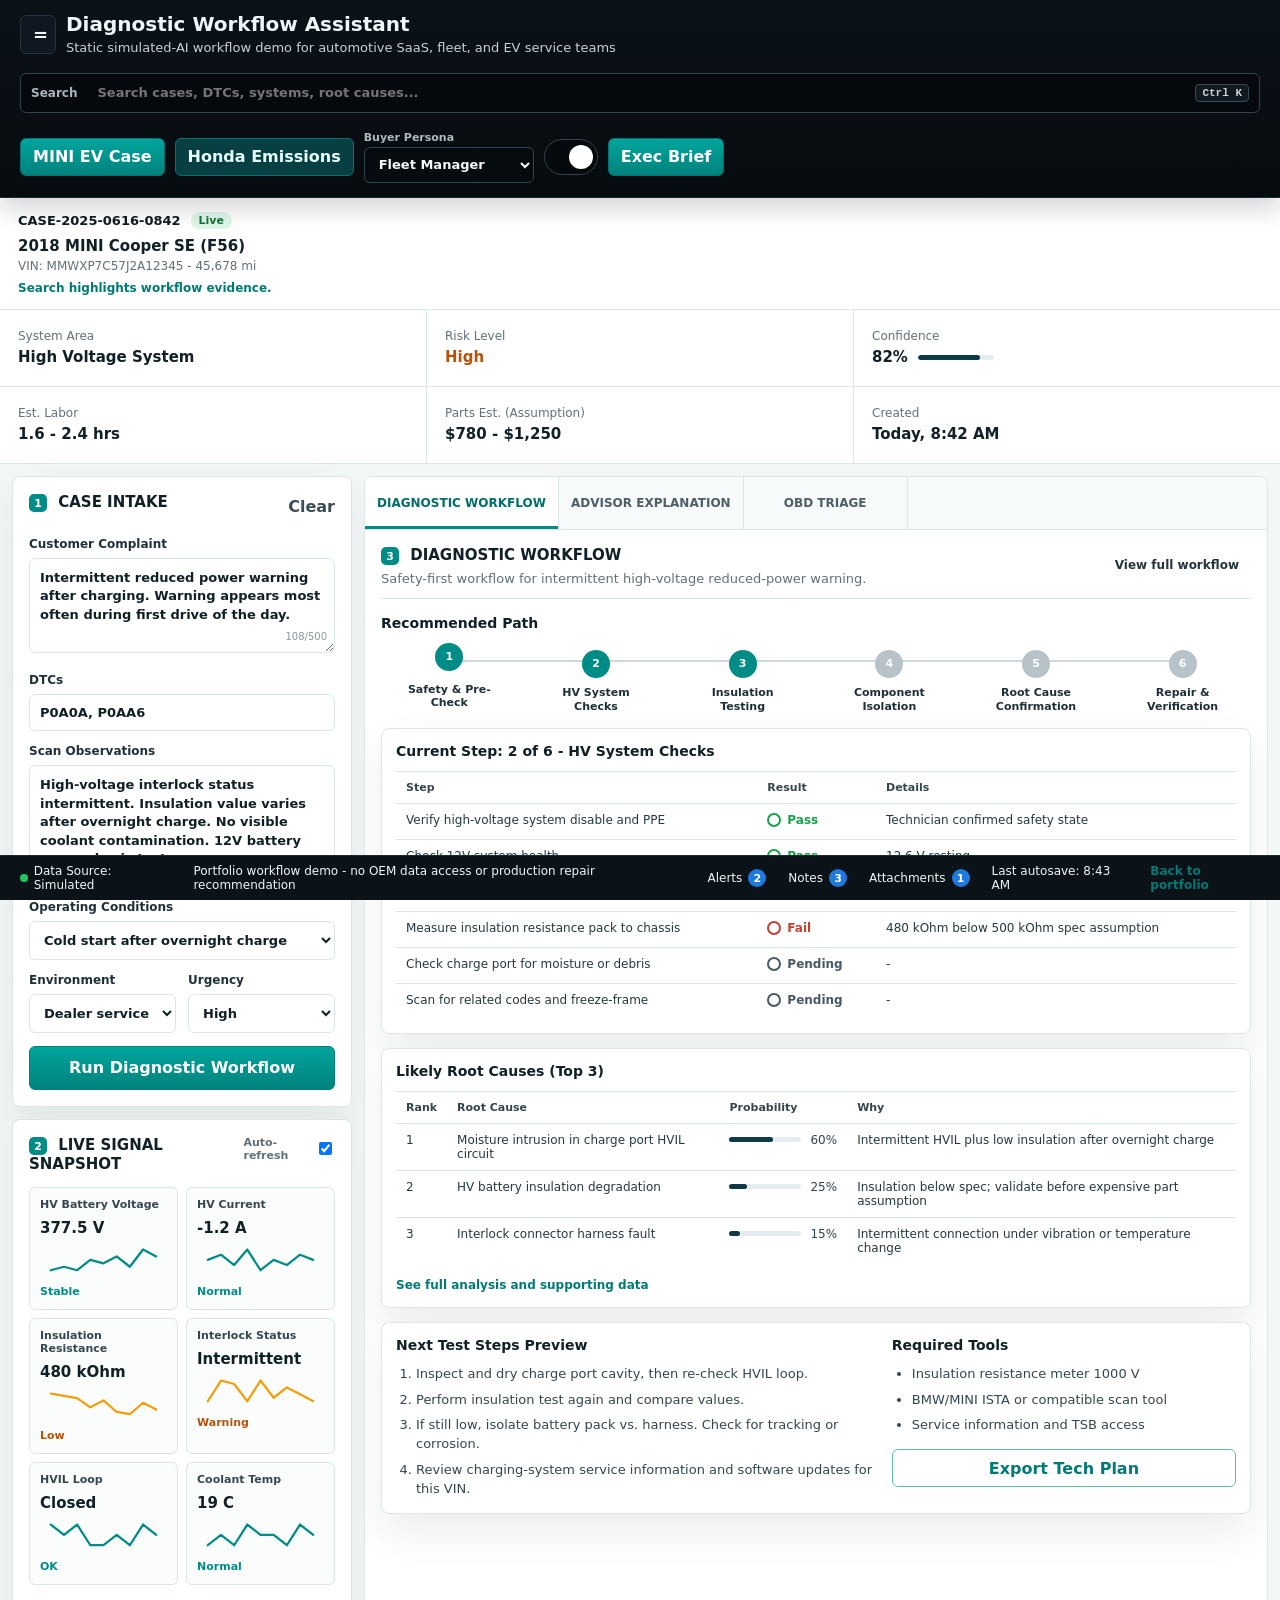
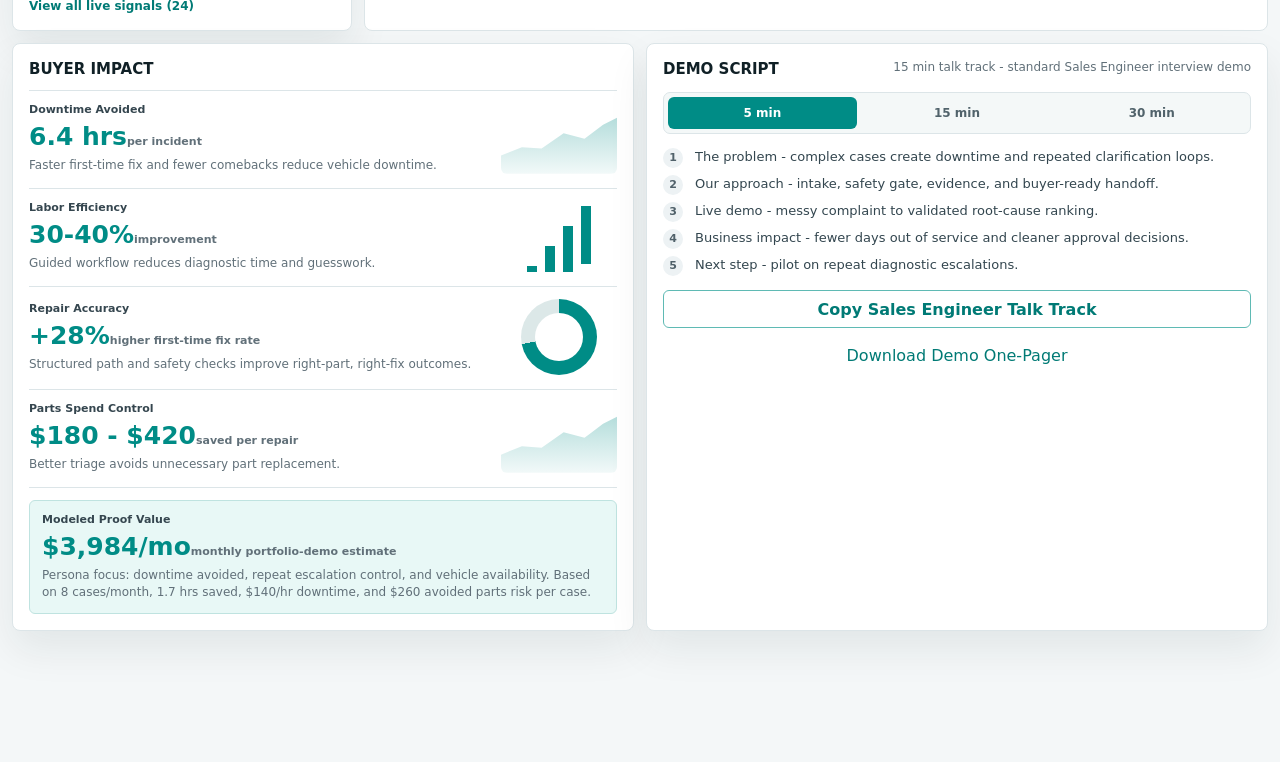
==== commit 7750bda4: "Make diagnostic demo controls interview-ready" ====
--- a/diagnostic-workflow-assistant/index.html
+++ b/diagnostic-workflow-assistant/index.html
@@ -18,7 +18,7 @@
       </div>
       <label class="search-box" aria-label="Search">
         <span>Search</span>
-        <input type="search" placeholder="Search cases, DTCs, components, bulletins...">
+        <input id="searchInput" type="search" placeholder="Search cases, DTCs, systems, root causes...">
         <kbd>Ctrl K</kbd>
       </label>
       <div class="app-actions">
@@ -46,6 +46,7 @@
         <div class="case-id"><strong id="caseId">CASE-2025-0616-0842</strong><span id="caseStatus">Live</span></div>
         <h2 id="caseVehicle">2018 MINI Cooper SE (F56)</h2>
         <p id="caseVin">VIN: MMWXP7C57J2A12345 - 45,678 mi</p>
+        <p id="searchStatus" class="search-status" aria-live="polite">Search highlights workflow evidence.</p>
       </article>
       <article class="summary-metric">
         <span>System Area</span>
@@ -149,7 +150,7 @@
               <h2><span>3</span> Diagnostic Workflow</h2>
               <p id="workflowSubtitle">Recommended path for high-voltage intermittent warning.</p>
             </div>
-            <button class="ghost-button" type="button">View full workflow</button>
+            <button id="fullWorkflowButton" class="ghost-button" type="button">View full workflow</button>
           </div>
 
           <section class="recommended-path">
@@ -219,13 +220,34 @@
         <section class="panel demo-script">
           <div class="panel-title">
             <h2>Demo Script</h2>
-            <span>15 min talk track</span>
+            <span id="demoModeLabel">15 min talk track</span>
+          </div>
+          <div class="demo-mode" aria-label="Demo mode">
+            <button class="active" type="button" data-demo-mode="5">5 min</button>
+            <button type="button" data-demo-mode="15">15 min</button>
+            <button type="button" data-demo-mode="30">30 min</button>
           </div>
           <ol id="demoScript"></ol>
-          <button class="outline-button deck-button" type="button">Download Demo Deck</button>
+          <button id="copyTalkTrack" class="outline-button" type="button">Copy Sales Engineer Talk Track</button>
+          <a class="outline-button deck-button" href="../deliverables/diagnostic_workflow_assistant_one_pager.pdf" target="_blank" rel="noopener">Download Demo One-Pager</a>
+          <span id="talkTrackStatus" class="copy-status" aria-live="polite"></span>
         </section>
       </aside>
     </main>
+
+    <section id="workflowModal" class="modal-shell" aria-hidden="true">
+      <div class="modal-backdrop" data-close-modal></div>
+      <article class="workflow-modal" role="dialog" aria-modal="true" aria-labelledby="workflowModalTitle">
+        <header>
+          <div>
+            <p>Full Workflow Package</p>
+            <h2 id="workflowModalTitle">Diagnostic Workflow</h2>
+          </div>
+          <button id="closeWorkflowModal" type="button" aria-label="Close full workflow">Close</button>
+        </header>
+        <div id="workflowModalBody" class="modal-grid"></div>
+      </article>
+    </section>
 
     <footer class="status-bar">
       <span><i></i> Data Source: Simulated</span>
@@ -238,6 +260,7 @@
     </footer>
 
     <textarea id="briefText" class="sr-only" aria-hidden="true" tabindex="-1"></textarea>
+    <textarea id="talkTrackText" class="sr-only" aria-hidden="true" tabindex="-1"></textarea>
     <script src="app.js?v=static-ai-dashboard-20260617"></script>
   </body>
 </html>
--- a/diagnostic-workflow-assistant/styles.css
+++ b/diagnostic-workflow-assistant/styles.css
@@ -251,6 +251,29 @@
   font-size: 12px;
 }
 
+.search-status {
+  margin-top: 8px !important;
+  color: #007a75 !important;
+  font-weight: 750;
+}
+
+.is-searching .searchable {
+  opacity: 0.34;
+  transition: opacity 120ms ease, box-shadow 120ms ease, background 120ms ease;
+}
+
+.is-searching .searchable.search-match,
+input.search-match {
+  opacity: 1;
+  border-radius: 6px;
+  box-shadow: 0 0 0 3px rgba(0, 140, 134, 0.18);
+  background-color: #f0fffc;
+}
+
+tr.search-match {
+  box-shadow: inset 3px 0 0 var(--teal);
+}
+
 .summary-metric {
   display: grid;
   align-content: center;
@@ -735,6 +758,11 @@
 
 .outline-button {
   width: 100%;
+  display: inline-flex;
+  align-items: center;
+  justify-content: center;
+  text-align: center;
+  text-decoration: none;
   margin-top: 14px;
   border-color: #5fbab4;
   color: #007a75;
@@ -846,6 +874,30 @@
 .demo-script .panel-title span {
   color: var(--muted);
   font-size: 12px;
+}
+
+.demo-mode {
+  display: grid;
+  grid-template-columns: repeat(3, 1fr);
+  gap: 6px;
+  margin-top: 14px;
+  padding: 4px;
+  border: 1px solid var(--line);
+  border-radius: 7px;
+  background: #f4f8f8;
+}
+
+.demo-mode button {
+  min-height: 32px;
+  border: 0;
+  background: transparent;
+  color: #51636b;
+  font-size: 12px;
+}
+
+.demo-mode button.active {
+  color: #ffffff;
+  background: var(--teal);
 }
 
 #demoScript {
@@ -879,6 +931,102 @@
 
 .deck-button {
   margin-top: 18px;
+}
+
+.copy-status {
+  display: block;
+  min-height: 18px;
+  margin-top: 8px;
+  color: #007a75;
+  font-size: 12px;
+  font-weight: 750;
+}
+
+.modal-shell {
+  position: fixed;
+  inset: 0;
+  z-index: 50;
+  display: none;
+  padding: 24px;
+}
+
+.modal-shell.open {
+  display: grid;
+  place-items: center;
+}
+
+.modal-backdrop {
+  position: absolute;
+  inset: 0;
+  background: rgba(5, 10, 14, 0.72);
+}
+
+.workflow-modal {
+  position: relative;
+  z-index: 1;
+  width: min(1080px, 100%);
+  max-height: min(820px, calc(100vh - 48px));
+  overflow: auto;
+  border: 1px solid #27404a;
+  border-radius: 8px;
+  background: #ffffff;
+  box-shadow: 0 30px 90px rgba(0, 0, 0, 0.34);
+}
+
+.workflow-modal header {
+  position: sticky;
+  top: 0;
+  z-index: 2;
+  display: flex;
+  justify-content: space-between;
+  gap: 16px;
+  align-items: center;
+  padding: 18px;
+  color: #eef8fb;
+  background: #0b1218;
+  border-bottom: 1px solid #1d2a32;
+}
+
+.workflow-modal header p,
+.workflow-modal header h2 {
+  margin: 0;
+}
+
+.workflow-modal header p {
+  color: #78d9d1;
+  font-size: 12px;
+  font-weight: 850;
+  text-transform: uppercase;
+}
+
+.workflow-modal header h2 {
+  margin-top: 4px;
+  font-size: 20px;
+}
+
+.workflow-modal header button {
+  border-color: #33434d;
+  background: #111921;
+  color: #ffffff;
+}
+
+.modal-grid {
+  display: grid;
+  grid-template-columns: repeat(2, minmax(0, 1fr));
+  gap: 12px;
+  padding: 16px;
+}
+
+.modal-grid section {
+  border: 1px solid var(--line);
+  border-radius: 8px;
+  padding: 14px;
+  background: #fbfdfd;
+}
+
+.modal-grid h3 {
+  margin: 0 0 10px;
+  font-size: 14px;
 }
 
 .status-bar {
@@ -965,7 +1113,8 @@
   .dashboard-grid,
   .right-rail,
   .next-steps-card,
-  .obd-columns {
+  .obd-columns,
+  .modal-grid {
     grid-template-columns: 1fr;
   }
 
@@ -1030,6 +1179,10 @@
     flex-wrap: wrap;
   }
 
+  .modal-shell {
+    padding: 10px;
+  }
+
   .push-right {
     margin-left: 0;
   }
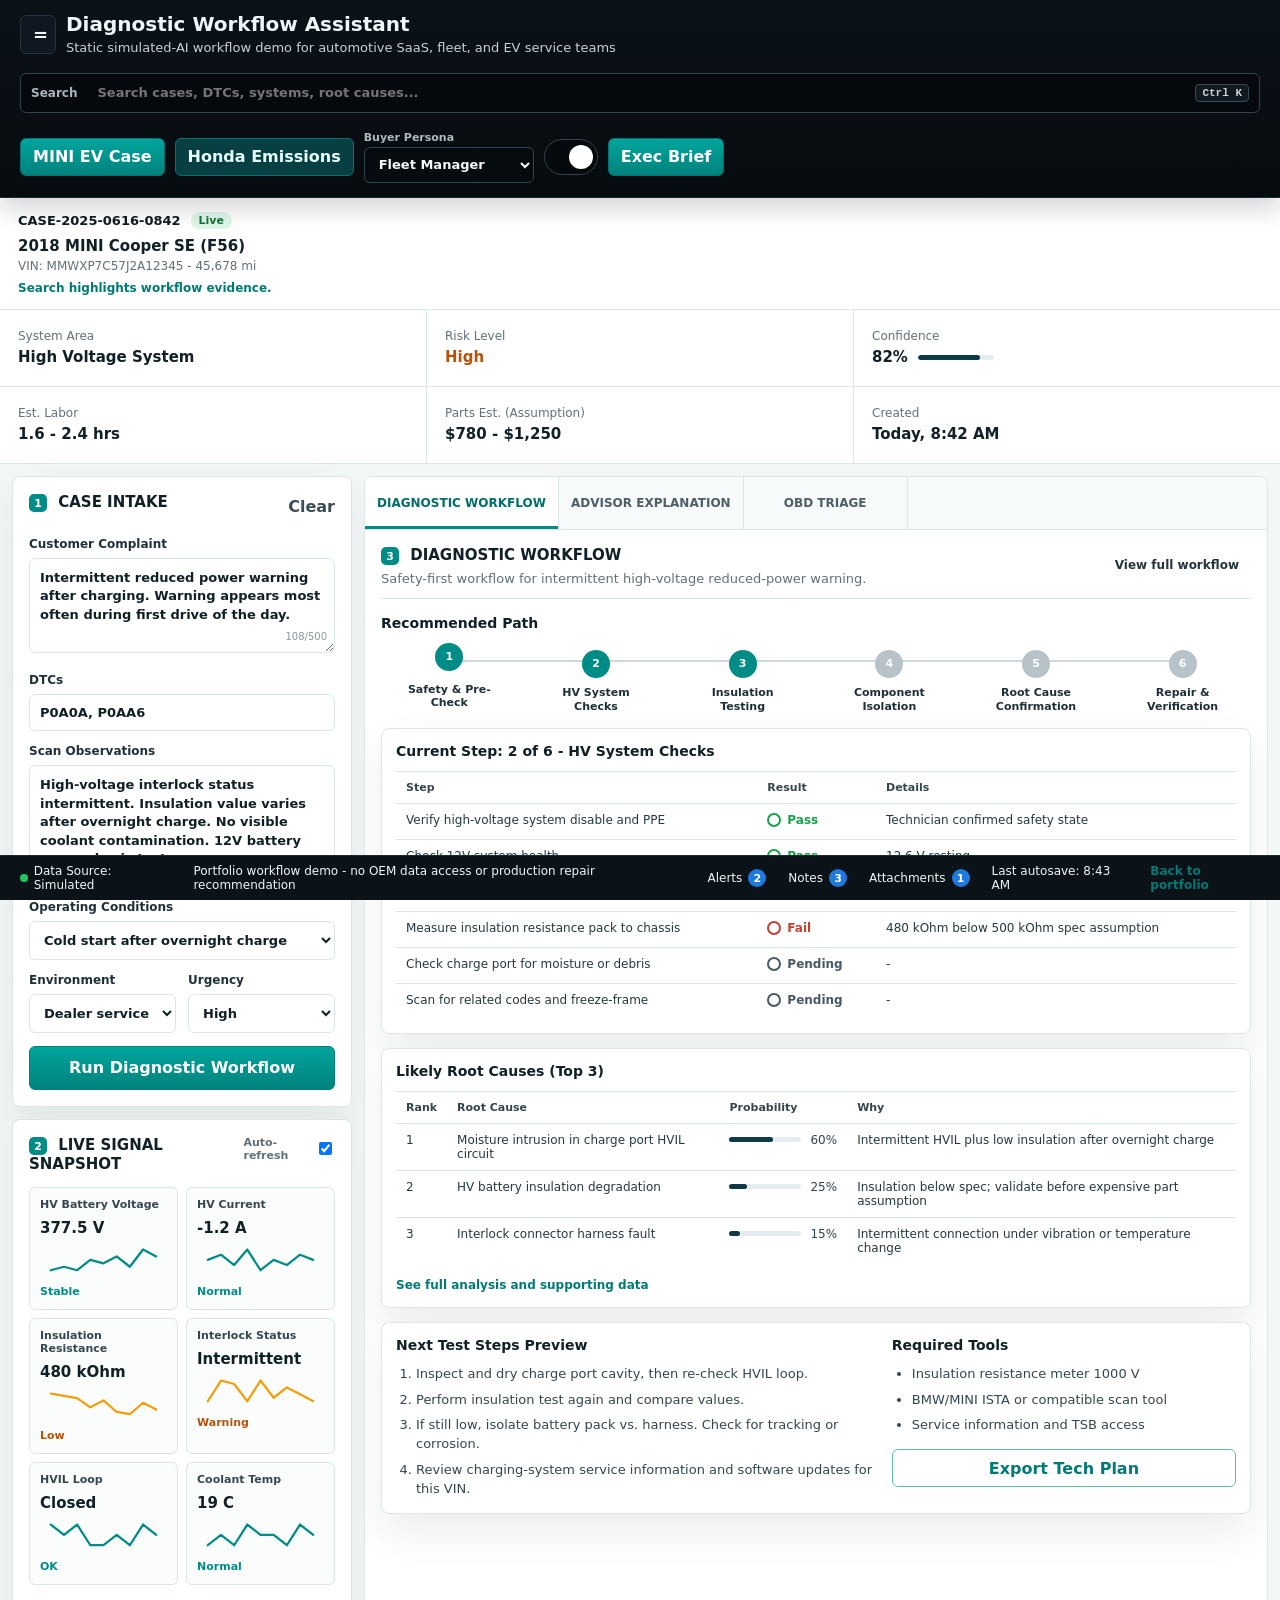
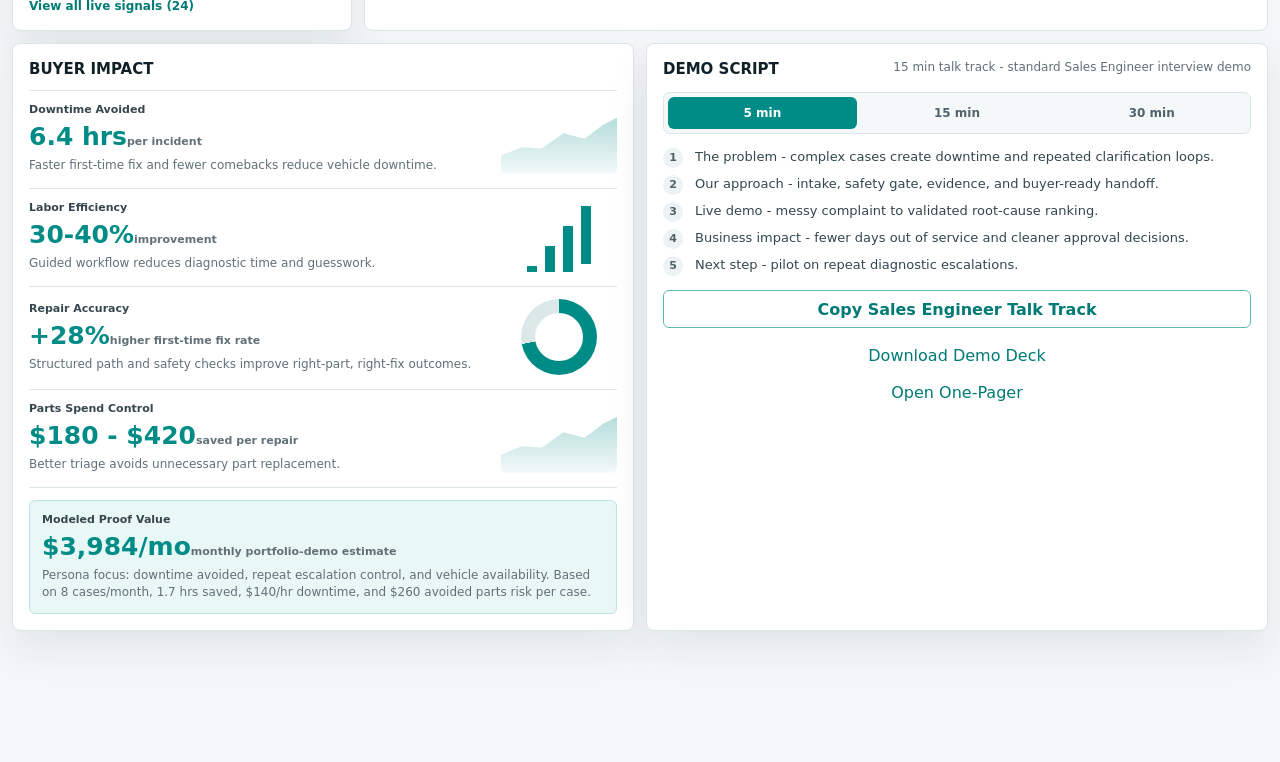
==== commit a7fa2fb6: "Add real portfolio demo deck download" ====
--- a/diagnostic-workflow-assistant/index.html
+++ b/diagnostic-workflow-assistant/index.html
@@ -229,7 +229,8 @@
           </div>
           <ol id="demoScript"></ol>
           <button id="copyTalkTrack" class="outline-button" type="button">Copy Sales Engineer Talk Track</button>
-          <a class="outline-button deck-button" href="../deliverables/diagnostic_workflow_assistant_one_pager.pdf" target="_blank" rel="noopener">Download Demo One-Pager</a>
+          <a class="outline-button deck-button" href="../deliverables/portfolio_demo_deck.pdf" target="_blank" rel="noopener">Download Demo Deck</a>
+          <a class="outline-button deck-button" href="../deliverables/diagnostic_workflow_assistant_one_pager.pdf" target="_blank" rel="noopener">Open One-Pager</a>
           <span id="talkTrackStatus" class="copy-status" aria-live="polite"></span>
         </section>
       </aside>
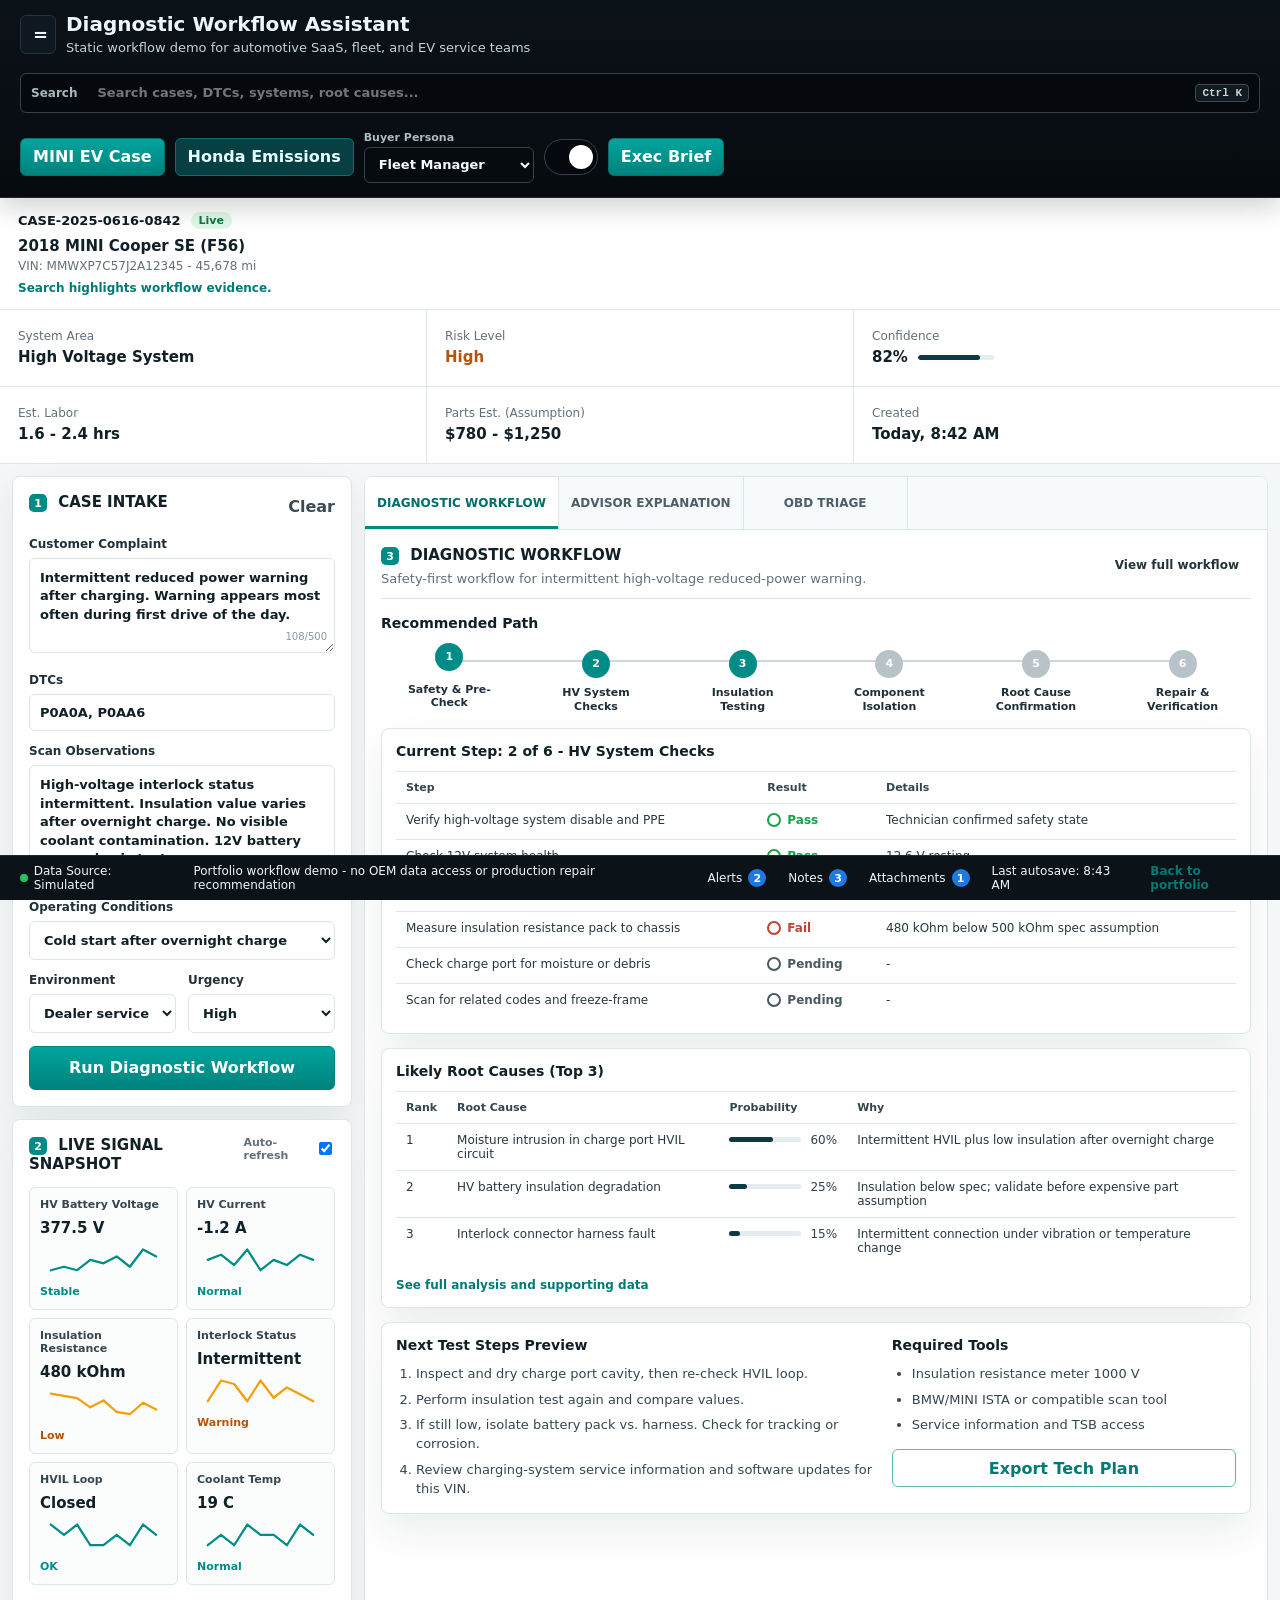
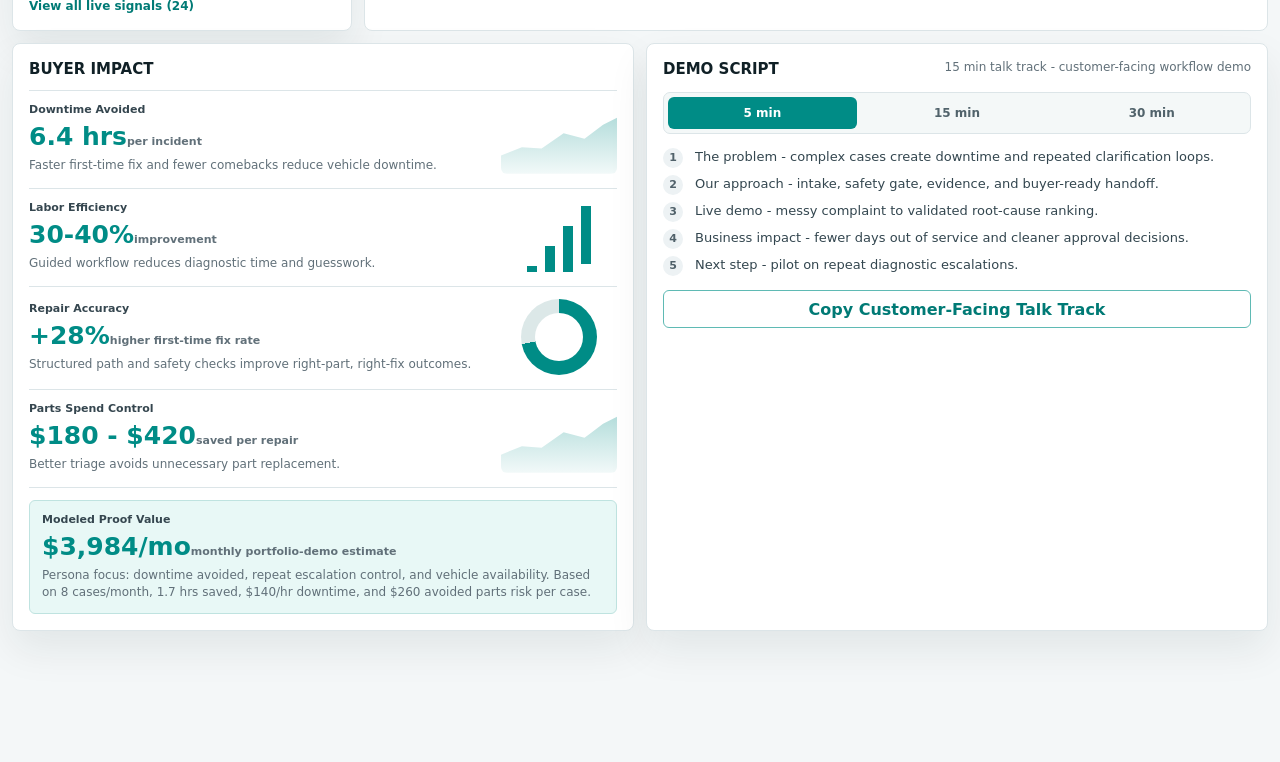
==== commit dc957dcd: "Privacy-first broad automotive portfolio update" ====
--- a/diagnostic-workflow-assistant/index.html
+++ b/diagnostic-workflow-assistant/index.html
@@ -13,7 +13,7 @@
         <button class="icon-button" type="button" aria-label="Menu">=</button>
         <div>
           <h1>Diagnostic Workflow Assistant</h1>
-          <p>Static simulated-AI workflow demo for automotive SaaS, fleet, and EV service teams</p>
+          <p>Static workflow demo for automotive SaaS, fleet, and EV service teams</p>
         </div>
       </div>
       <label class="search-box" aria-label="Search">
@@ -228,9 +228,7 @@
             <button type="button" data-demo-mode="30">30 min</button>
           </div>
           <ol id="demoScript"></ol>
-          <button id="copyTalkTrack" class="outline-button" type="button">Copy Sales Engineer Talk Track</button>
-          <a class="outline-button deck-button" href="../deliverables/portfolio_demo_deck.pdf" target="_blank" rel="noopener">Download Demo Deck</a>
-          <a class="outline-button deck-button" href="../deliverables/diagnostic_workflow_assistant_one_pager.pdf" target="_blank" rel="noopener">Open One-Pager</a>
+          <button id="copyTalkTrack" class="outline-button" type="button">Copy Customer-Facing Talk Track</button>
           <span id="talkTrackStatus" class="copy-status" aria-live="polite"></span>
         </section>
       </aside>
--- a/diagnostic-workflow-assistant/styles.css
+++ b/diagnostic-workflow-assistant/styles.css
@@ -262,6 +262,10 @@
   transition: opacity 120ms ease, box-shadow 120ms ease, background 120ms ease;
 }
 
+.search-filtered-out {
+  display: none !important;
+}
+
 .is-searching .searchable.search-match,
 input.search-match {
   opacity: 1;
